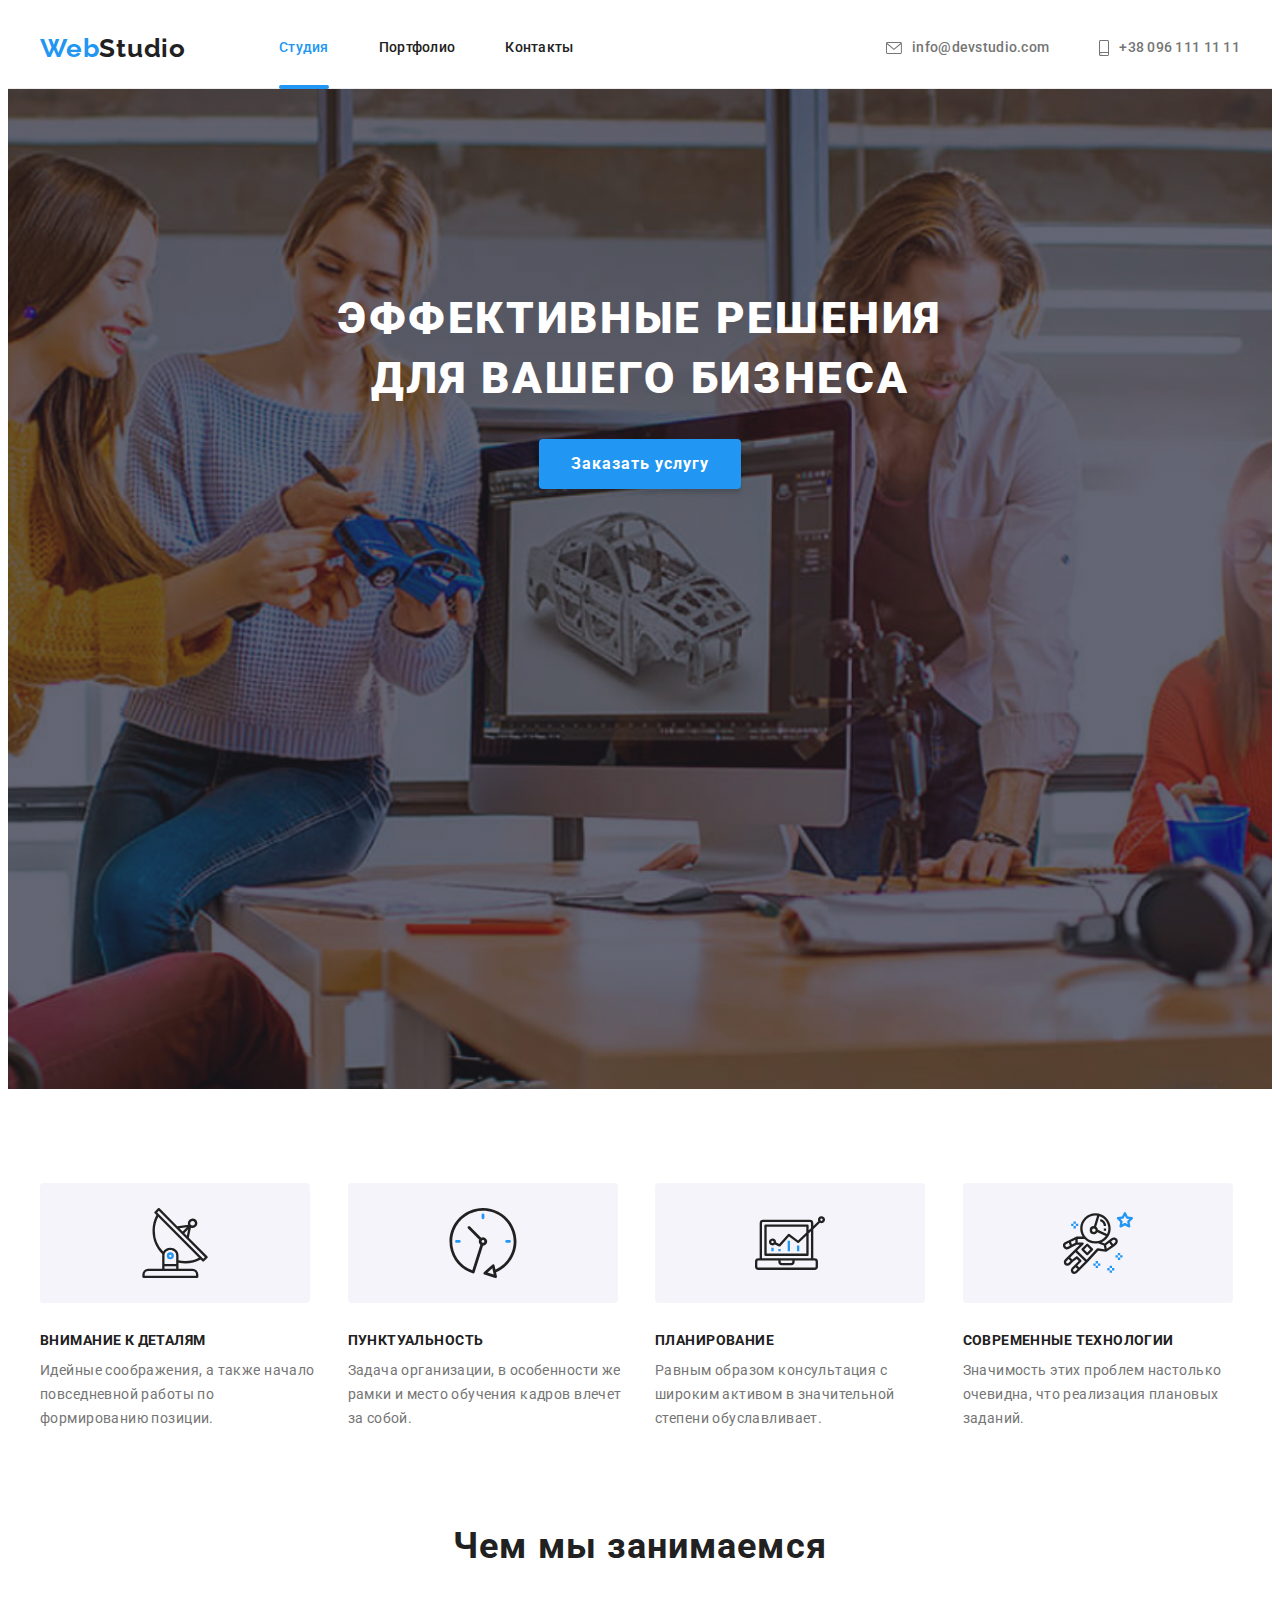
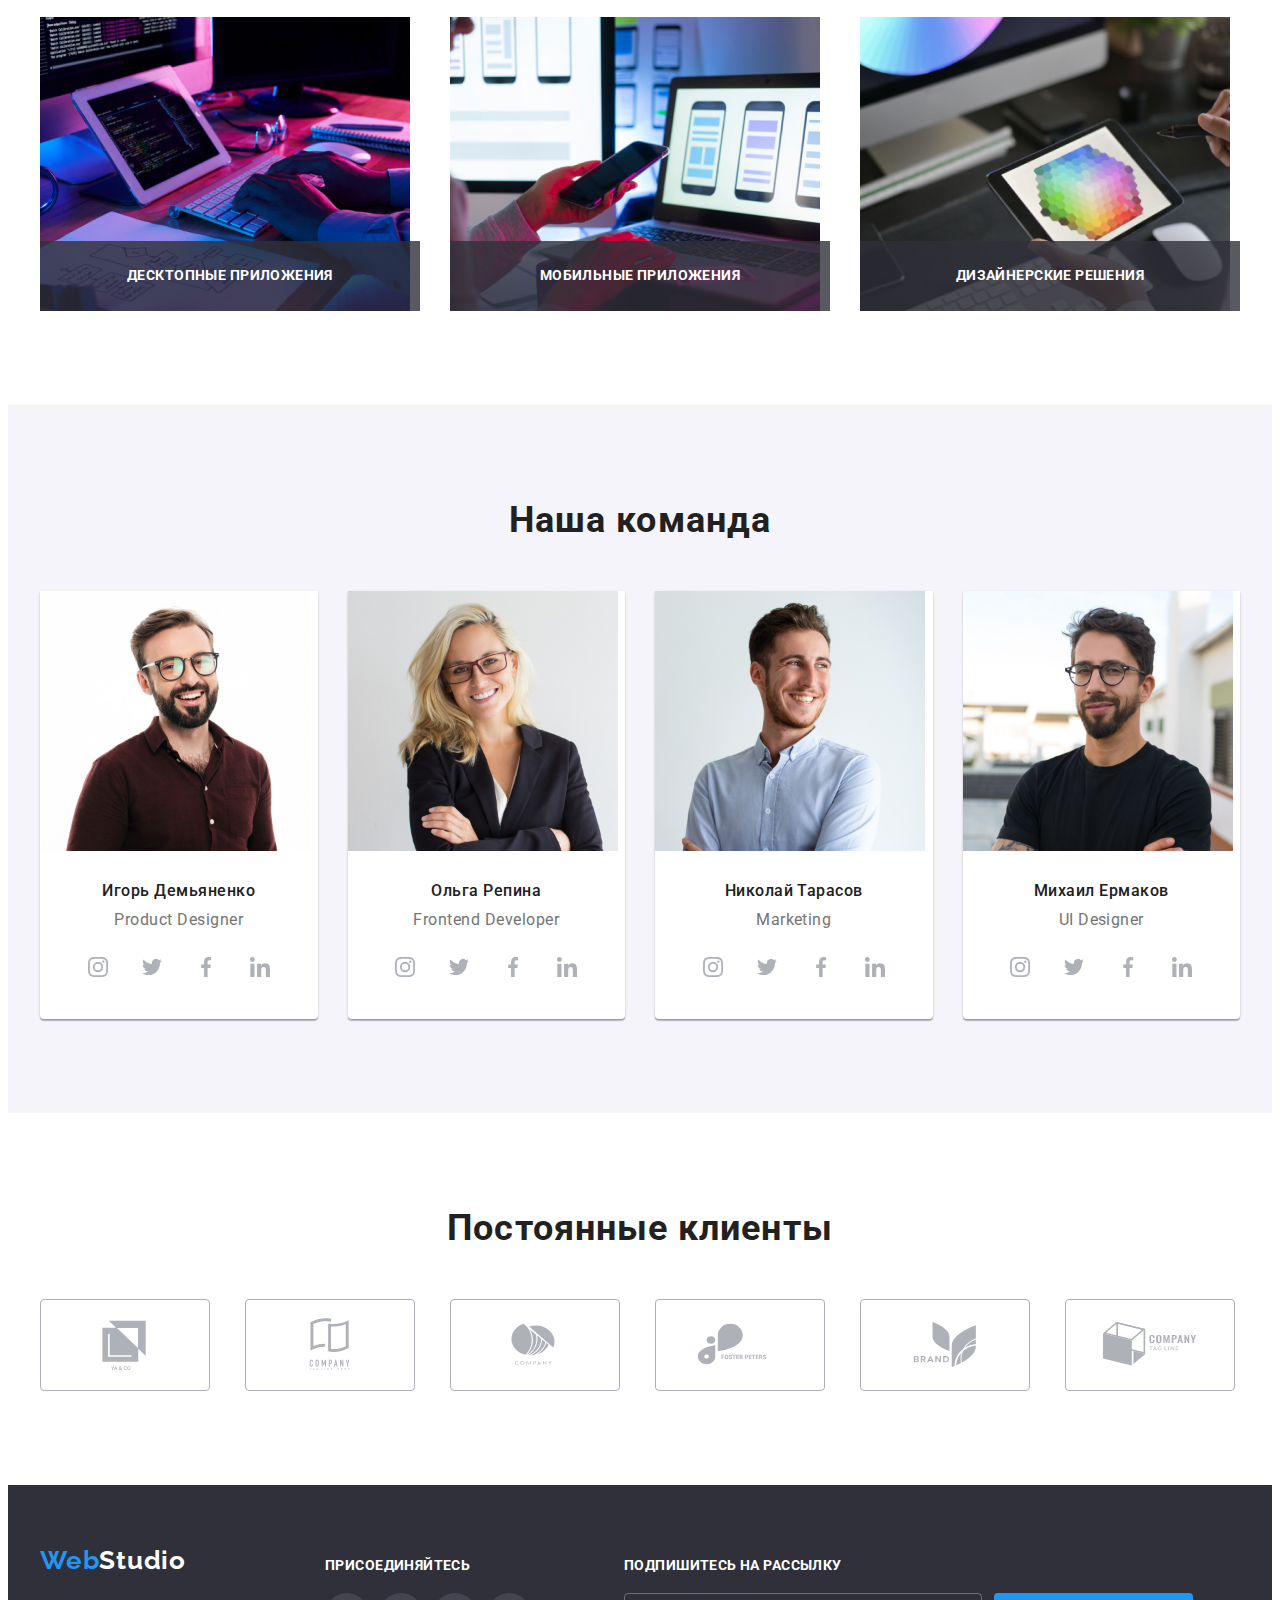
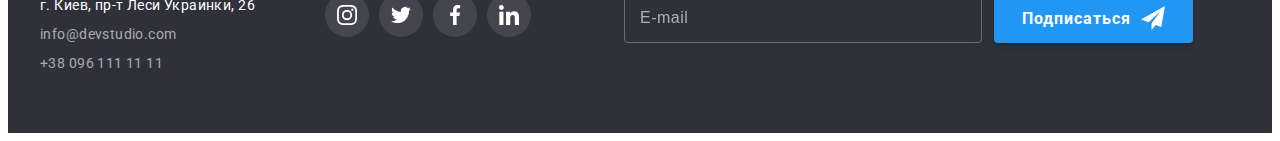
==== index.html @ 475d1044 "copy" ====
<!DOCTYPE html>
<html lang="en">
<head>
    <meta charset="UTF-8">
    <meta http-equiv="X-UA-Compatible" content="IE=edge">
    <meta name="viewport" content="width=device-width, initial-scale=1.0">
    <title>Document</title>
    <link rel="stylesheet" href="https://cdnjs.cloudflare.com/ajax/libs/modern-normalize/1.1.0/modern-normalize.min.css"
        integrity="sha512-wpPYUAdjBVSE4KJnH1VR1HeZfpl1ub8YT/NKx4PuQ5NmX2tKuGu6U/JRp5y+Y8XG2tV+wKQpNHVUX03MfMFn9Q=="
        crossorigin="anonymous" referrerpolicy="no-referrer" />
    <link rel="preconnect" href="https://fonts.googleapis.com">
    <link rel="preconnect" href="https://fonts.gstatic.com" crossorigin>
    <link href="https://fonts.googleapis.com/css2?family=Raleway:wght@700&family=Roboto:wght@400;500;700;900&display=swap"
        rel="stylesheet">
    <link rel="stylesheet" href="css/styles.css">
</head>
<body>
    <header class="header">
        <div class="container">
            <nav class="nav">
                <a href="" class="logo"><span class="color-text">Web</span>Studio</a>
                <ul class="site-nav">
                    <li class="list"><a href="" class="link studio">Студия</a></li>
                    <li class="list"><a href="portfolio.html" class="link ">Портфолио</a></li>
                    <li class="list"><a href="" class="link ">Контакты</a></li>
                </ul>
            </nav>
            <ul class="contacts">
                <li class="list">
                        <a class="link link-mail" href="mailto:info@devstudio.com">
                            <svg class="contacts-link-icon" width="16" height="12">
                                <use href="./images/icons.svg#icon-envelope"></use>
                            </svg>
                            info@devstudio.com
                        </a>
                </li>
                <li class="list">
                        <a class="link link-tel" href="tel:+380961111111">
                            <svg class="contacts-link-icon" width="10" height="16">
                                <use href="./images/icons.svg#icon-smartphone"></use>
                            </svg>
                            +38 096 111 11 11
                        </a>
                </li>
            </ul>
        </div>
    </header>
    <main>
        
        <section class="hero overlay">
                <div class="container ">
                    <h1 class="hero-title">Эффективные решения для вашего бизнеса</h1>
                    <button type="button" class="hero-button" data-modal-open>Заказать услугу</button>
                </div>
        </section>
       
        <section class="feature-list">
            <div class="container">
                <ul class="feature-items">
                    <li class="list">
                        <a class="feature-items-link" href="">
                            <svg class="feature-items-icon" width="70" height="70">
                                <use href="./images/icons.svg#icon-antenna"></use>
                                
                            </svg>
                        </a>
                        <h3 class="title">Внимание к деталям</h3>
                        <p class="text">Идейные соображения, а также начало повседневной работы по формированию позиции.</p>
                    </li>
                    <li class="list">
                        <a class="feature-items-link " href="">
                            <svg class="feature-items-icon" width="70" height="70">
                                <use href="./images/icons.svg#icon-clock"></use>
                        
                            </svg>
                        </a>
                        <h3 class="title">Пунктуальность</h3>
                        <p class="text">Задача организации, в особенности же рамки и место обучения кадров влечет за собой.</p>
                    </li>
                    <li class="list">
                        <a class="feature-items-link" href="">
                            <svg class="feature-items-icon" width="70" height="70">
                                <use href="./images/icons.svg#icon-diagram"></use>
                        
                            </svg>
                        </a>
                        <h3 class="title">Планирование</h3>
                        <p class="text">Равным образом консультация с широким активом в значительной степени обуславливает.</p>
                    </li>
                    <li class="list">
                        <a class="feature-items-link" href="">
                            <svg class="feature-items-icon" width="70" height="70">
                                <use href="./images/icons.svg#icon-astronaut"></use>
                        
                            </svg>
                        </a>
                        <h3 class="title">Современные технологии</h3>
                        <p class="text">Значимость этих проблем настолько очевидна, что реализация плановых заданий.</p>
                    </li>
                </ul>
            </div>
        </section>
        <section class="directions">
            <div class="container">
                <h2 class="section-title">Чем мы занимаемся</h2>
                <ul class="directions-item">
                    <li class="list">
                        <div class="directions-card">
                            <img src="./images/workingplace.jpg" width="370" alt="Рабочее место">
                            <h3 class="directions-card-item">Десктопные приложения</h3>
                        </div>
                    </li>
                    <li class="list">
                        <div class="directions-card">
                            <img src="./images/phone.jpg" width="370" alt="Телефон">
                            <h3 class="directions-card-item">Мобильные приложения</h3>
                        </div>
                    </li>
                    <li class="list">
                        <div class="directions-card">
                            <img src="./images/palette.jpg" width="370" alt="Палитра">
                            <h3 class="directions-card-item">Дизайнерские решения</h3>
                        </div>
                    </li>
                </ul>
            </div>
        </section>
        <section class="command">
            <div class="container">
                <h2 class="section-title">Наша команда</h2>
                <ul class="employees">
                    <li class="list">
                        <img src="./images/ihor.jpg" width="270" alt="Игорь Демьяненко">
                        <div class="item-name">
                            <h3 class="name-employee">Игорь Демьяненко</h3>
                            <p class="position">Product Designer</p>
                            <ul class="employee-social">
                                <li class="employee-social-item list">
                                    <a class="employee-social-link" href="">
                                        <svg class="employee-social-icon" width="20" height="20">
                                            <use href="./images/icons.svg#icon-instagram"></use>
                                        </svg>
                                    </a>
                                </li>
                                <li class="employee-social-item list">
                                    <a class="employee-social-link" href="">
                                        <svg class="employee-social-icon" width="20" height="20">
                                            <use href="./images/icons.svg#icon-twitter"></use>
                                        </svg>
                                    </a>
                                </li>
                                <li class="employee-social-item list">
                                    <a class="employee-social-link" href="">
                                         <svg class="employee-social-icon" width="20" height="20">
                                            <use href="./images/icons.svg#icon-facebook"></use>
                                        </svg>
                                    </a>
                                </li>
                                <li class="employee-social-item list">
                                    <a class="employee-social-link" href="">
                                         <svg class="employee-social-icon" width="20" height="20">
                                            <use href="./images/icons.svg#icon-linkedin"></use>
                                        </svg>
                                    </a>
                                </li>
                            </ul>
                        </div>
                        
                    </li>
                    <li class="list">
                        <img src="./images/olha.jpg" width="270" alt="Ольга Репина">
                        <div class="item-name">
                            <h3 class="name-employee">Ольга Репина</h3>
                            <p class="position">Frontend Developer</p>
                            <ul class="employee-social">
                                <li class="employee-social-item list">
                                    <a class="employee-social-link" href="">
                                        <svg class="employee-social-icon" width="20" height="20">
                                            <use href="./images/icons.svg#icon-instagram"></use>
                                        </svg>
                                    </a>
                                </li>
                                <li class="employee-social-item list">
                                    <a class="employee-social-link" href="">
                                        <svg class="employee-social-icon" width="20" height="20">
                                            <use href="./images/icons.svg#icon-twitter"></use>
                                        </svg>
                                    </a>
                                </li>
                                <li class="employee-social-item list">
                                    <a class="employee-social-link" href="">
                                        <svg class="employee-social-icon" width="20" height="20">
                                            <use href="./images/icons.svg#icon-facebook"></use>
                                        </svg>
                                    </a>
                                </li>
                                <li class="employee-social-item list">
                                    <a class="employee-social-link" href="">
                                        <svg class="employee-social-icon" width="20" height="20">
                                            <use href="./images/icons.svg#icon-linkedin"></use>
                                        </svg>
                                    </a>
                                </li>
                            </ul>
                        </div>                        
                    </li>
                    <li class="list">
                        <img src="./images/nikolai.jpg" width="270" alt="Николай Тарасов">
                        <div class="item-name">
                            <h3 class="name-employee">Николай Тарасов</h3>
                            <p class="position">Marketing</p>
                            <ul class="employee-social">
                                <li class="employee-social-item list">
                                    <a class="employee-social-link" href="">
                                        <svg class="employee-social-icon" width="20" height="20">
                                            <use href="./images/icons.svg#icon-instagram"></use>
                                        </svg>
                                    </a>
                                </li>
                                <li class="employee-social-item list">
                                    <a class="employee-social-link" href="">
                                        <svg class="employee-social-icon" width="20" height="20">
                                            <use href="./images/icons.svg#icon-twitter"></use>
                                        </svg>
                                    </a>
                                </li>
                                <li class="employee-social-item list">
                                    <a class="employee-social-link" href="">
                                        <svg class="employee-social-icon" width="20" height="20">
                                            <use href="./images/icons.svg#icon-facebook"></use>
                                        </svg>
                                    </a>
                                </li>
                                <li class="employee-social-item list">
                                    <a class="employee-social-link" href="">
                                        <svg class="employee-social-icon" width="20" height="20">
                                            <use href="./images/icons.svg#icon-linkedin"></use>
                                        </svg>
                                    </a>
                                </li>
                            </ul>
                        </div>
                        
                    </li>
                    <li class="list">
                        <img src="./images/mihail.jpg" width="270" alt="Михаил Ермаков">
                        <div class="item-name">
                            <h3 class="name-employee">Михаил Ермаков</h3>
                            <p class="position">UI Designer</p>
                            <ul class="employee-social">
                                <li class="employee-social-item list">
                                    <a class="employee-social-link" href="">
                                        <svg class="employee-social-icon" width="20" height="20">
                                            <use href="./images/icons.svg#icon-instagram"></use>
                                        </svg>
                                    </a>
                                </li>
                                <li class="employee-social-item list">
                                    <a class="employee-social-link" href="">
                                        <svg class="employee-social-icon" width="20" height="20">
                                            <use href="./images/icons.svg#icon-twitter"></use>
                                        </svg>
                                    </a>
                                </li>
                                <li class="employee-social-item list">
                                    <a class="employee-social-link" href="">
                                        <svg class="employee-social-icon" width="20" height="20">
                                            <use href="./images/icons.svg#icon-facebook"></use>
                                        </svg>
                                    </a>
                                </li>
                                <li class="employee-social-item list">
                                    <a class="employee-social-link" href="">
                                        <svg class="employee-social-icon" width="20" height="20">
                                            <use href="./images/icons.svg#icon-linkedin"></use>
                                        </svg>
                                    </a>
                                </li>
                            </ul>
                        </div>
                    </li>
                </ul>
            </div>
        </section>
        <section class="clients">
            <div class="container">
                <h2 class="section-title">Постоянные клиенты</h2>
                <ul class="client-section-item">
                    <li class="list">
                        <a class="client-items-link" href="">
                            <svg class="client-items-icon" width="106" height="60">
                                <use href="./images/icons.svg#icon-client-1"></use>
                        
                            </svg>
                        </a>
                    </li>
                    <li class="list">
                        <a class="client-items-link" href="">
                            <svg class="client-items-icon"  width="106" height="60">
                                <use href="./images/icons.svg#icon-client-2"></use>
                    
                            </svg>
                        </a>
                    </li>
                    <li class="list">
                        <a class="client-items-link" href="">
                            <svg class="client-items-icon"  width="106" height="60">
                                <use href="./images/icons.svg#icon-client-3"></use>
                    
                            </svg>
                        </a>
                    </li>
                    <li class="list">
                        <a class="client-items-link" href="">
                            <svg class="client-items-icon"  width="106" height="60">
                                <use href="./images/icons.svg#icon-client-4"></use>
                    
                            </svg>
                        </a>
                    </li>
                    <li class="list">
                        <a class="client-items-link" href="">
                            <svg class="client-items-icon"  width="106" height="60">
                                <use href="./images/icons.svg#icon-client-5"></use>
                    
                            </svg>
                        </a>
                    </li>
                     <li class="list">
                        <a class="client-items-link" href="">
                            <svg class="client-items-icon"  width="106" height="60">
                                <use href="./images/icons.svg#icon-client-6"></use>
                        
                            </svg>
                        </a>
                    </li>

                </ul>

            </div>
        </section>
    </main>
    <footer class="footer">
        <div class="container">
            <ul class="footer-items">
                <li class="list">
                    <a href="" class="logo footer-logo"><span class="color-text">Web</span>Studio</a>
                    <address class="address">
                        г. Киев, пр-т Леси Украинки, 26
                        <ul class="footer-contacts">
                            <li class="list"><a class="link footer-link" href="mailto:info@devstudio.com">info@devstudio.com</a></li>
                            <li class="list"><a class="link footer-link" href="tel:+380961111111">+38 096 111 11 11</a></li>
                        </ul>
                    </address>
                </li>
                <li class="list">
                    <div class="footer-social">
                        <h3 class="title"> присоединяйтесь</h3> 
                        <ul class="footer-social-list">
                            <li class="list footer-social-item">
                                <a class="footer-social-link" href="">
                                    <svg class="footer-social-icon" width="20" height="20">
                                            <use href="./images/icons.svg#icon-instagram"></use>
                                
                                    </svg>
                                </a>
                            </li>
                            <li class="list footer-social-item">
                                <a class="footer-social-link" href="">
                                    <svg class="footer-social-icon" width="20" height="20">
                                        <use href="./images/icons.svg#icon-twitter"></use>
                                    </svg>
                                </a>
                            </li>
                            <li class="list footer-social-item">
                                <a class="footer-social-link" href="">
                                    <svg class="footer-social-icon" width="20" height="20">
                                        <use href="./images/icons.svg#icon-facebook"></use>
                                    </svg>
                                </a>
                            </li>
                            <li class="list footer-social-item">
                                <a class="footer-social-link" href="">
                                    <svg class="footer-social-icon" width="20" height="20">
                                        <use href="./images/icons.svg#icon-linkedin"></use>
                                    </svg>
                                </a>
                            </li>
                        </ul>
                    </div>
                    
                </li>
                <li class="list">
                    <div class="footer-form">
                        <h3 class="title"> Подпишитесь на рассылку</h3>
                        <form class="footer-form-email">
                            <input type="email" class="footer-form-input" name="email-footer" placeholder="E-mail">
                            <button type="submit" class="footer-submit-button">
                                Подписаться
                                <svg class="submit-footer-icon" width="24" height="24">
                                    <use href="./images/icons.svg#icon-send"></use>
                                </svg>
                            </button>
                        </form>
                        
                    </div>

                </li>
            </ul>
            
        </div>
        
    </footer>
    <!-- ------------------Modal-------------------- -->
    <div class="backdrop is-hidden" data-modal>
        <div class="modal">
            <button data-modal-close class="close-modal">
                <a class="close-modal-link" href="">
                    <svg class="close-modal-icon" width="18" height="18">
                        <use href="./images/icons.svg#icon-close-black"></use>
                       
                    </svg>
                </a>
            </button>
            <form class="modal-form">
                <h2 class="modal-title">Оставьте свои данные, мы вам перезвоним</h2>
                <div class="form-field">
                    <label for="name" class="label-form">Имя</label>
                    <input type="text" class ="form-input" name="name" id="name"/>
                    <svg class="icon-form" width="18" height="18">
                        <use href="./images/icons.svg#icon-person-black"></use>
                    </svg>
                </div>
                <div class="form-field">
                    <label for="tel" class="label-form">Телефон</label>
                    <input type="tel" class ="form-input" name="tel" id="tel"/>
                    <svg class="icon-form" width="18" height="18">
                        <use href="./images/icons.svg#icon-phone-black"></use>
                    </svg>
                </div>
                <div class="form-field">
                    <label for="email" class="label-form">Почта</label>
                    <input type="email" class ="form-input" name="email" id="email"/>
                    <svg class="icon-form" width="18" height="18">
                        <use href="./images/icons.svg#icon-email-black"></use>
                    </svg>
                </div>
                <div class="form-field">
                    <label for="comment" class="label-form">Комментарий</label>
                    <textarea 
                    class="comment"
                    name="comment"
                    id="comment"
                    rows="7" 
                    placeholder="Введите текст"
                    ></textarea>
                </div>
                <div class="form-field-check">
                    <label class="check">
                        <input class="check-input" type="checkbox" name="check"/>
                        <svg class="check-icon" width="16" height="15">
                            <use href="./images/icons.svg#icon-check"></use>
                        </svg>
                        Соглашаюсь с рассылкой и принимаю  
                            <span class="agreement">
                            <a href="">Условия договора</a>
                        </span>
                    </label>
                    
                </div>
                <div class="submit-form">
                    <button type="submit" class="submit-button" name="submit">Отправить</button>
                </div>
                
            </form>
        </div>
    </div>
    <script src="./js/modal.js"></script>
</body>
</html>
---- css/styles.css ----
:root {
  --body-color: #212121;
  --hero-color: #ffffff;
  --btn-color: #ffffff;
  --accent-color: #2196f3;
  --first-btn-color: #2196f3;
  --hover-btn-color: #188ce8;
  --second-btn-color: #f5f4fa;
  --text-color: #757575;
  --footer-link-color: rgba(255, 255, 255, 0.6);
  --bacground-color: #2f303a;
  --box-shadow-color: rgba(0, 0, 0, 0.15);
  --command-background-color: #f5f4fa;
  --size-to-line: 94px;
  --size-between: 30px;
  --size-top: 50px;
  --animation-type: cubic-bezier(0.4, 0, 0.2, 1);
  --animation-duration: 250ms;
}
body {
  font-family: Roboto, sans-serif;
  color: var(--body-color);
}

.link,
.logo {
  text-decoration: none;
  color: var(--body-color);
}
.list {
  list-style-type: none;
}
.button,
.hero-button {
  cursor: pointer;
}

p,
h1,
h2,
h3,
h4,
h5,
h6 {
  margin: 0;
}
ul {
  padding-left: 0;
  margin: 0;
}
img {
  display: block;
  max-width: 100%;
  height: auto;
}

/* ---------------------header-------------*/
.header .container {
  justify-content: space-between;
  display: flex;
}
.container {
  width: 1200px;
  margin-left: auto;
  margin-right: auto;

  align-items: center;
  padding-left: 15px;
  padding-right: 15px;
}
.logo {
  font-family: Raleway, sans-serif;
  font-weight: 700;
  font-size: 26px;
  line-height: 1.19;
  letter-spacing: 0.03em;
}
.logo .color-text {
  color: var(--accent-color);
}
.nav {
  display: flex;
  align-items: center;
}
.site-nav {
  margin-left: 93px;
}
.site-nav .list + .list {
  margin-left: 50px;
}
.site-nav,
.contacts {
  display: flex;

  font-weight: 500;
  font-size: 14px;
  line-height: 1.14;
  letter-spacing: 0.02em;
}
.site-nav .link {
  position: relative;
  display: block;
  padding-top: 32px;
  padding-bottom: 32px;
}
.contacts .list + .list {
  margin-left: 50px;
}
.contacts .link {
  color: var(--text-color);
}
.contacts-link-icon {
  fill: currentColor;
  display: flex;
  margin-right: 10px;
}
.studio {
  color: var(--accent-color);
}
.studio::after,
.portfolio::after {
  content: "";

  position: absolute;
  left: 0;
  bottom: -1px;

  display: block;
  width: 100%;
  height: 4px;
  background-color: var(--accent-color);
  border-radius: 2px;
}
.portfolio {
  color: var(--accent-color);
}
.link {
  transition-property: color;
  transition-duration: var(--animation-duration);
  transition-timing-function: var(--animation-type);
}
.link:hover,
.link:focus {
  color: var(--accent-color);
}

.link-mail,
.link-tel {
  display: flex;
  align-items: center;
}
.header {
  border-bottom: 1px solid #ececec;
}

/* ---------------------hero-------------*/
.hero {
  background-color: var(--bacground-color);
  padding-top: 200px;
  padding-bottom: 200px;
}
/* overlay */
.overlay {
  display: block;
  max-width: 1600px;
  height: 600px;
  margin-left: auto;
  margin-right: auto;
  background-image: linear-gradient(
      rgba(47, 48, 58, 0.4),
      rgba(47, 48, 58, 0.4)
    ),
    url(../images/hero\ .jpg);
  background-size: cover;
  background-position: center;
  background-repeat: no-repeat;
}
.hero .container {
  text-align: center;
}
.hero-title {
  font-weight: 900;
  font-size: 44px;
  line-height: 1.36;

  letter-spacing: 0.06em;
  text-transform: uppercase;
  color: var(--hero-color);
  margin-bottom: var(--size-between);
  width: 696px;
  margin-left: auto;
  margin-right: auto;
}
.hero-button {
  font-family: inherit;
  font-weight: 700;
  font-size: 16px;
  line-height: 1.88;
  text-align: center;
  letter-spacing: 0.06em;
  padding: 10px 32px;

  color: var(--btn-color);

  background-color: var(--first-btn-color);
  box-shadow: 0px 4px 4px var(--box-shadow-color);
  border-radius: 4px;
  border: none;
}
.hero-button {
  transition-property: background-color;
  transition-duration: var(--animation-duration);
  transition-timing-function: var(--animation-type);
}
.hero-button:hover,
.hero-button:focus {
  background-color: var(--hover-btn-color);
  border: none;
}
.backdrop {
  position: fixed;
  top: 0px;
  left: 0px;
  width: 100%;
  height: 100%;
  background-color: rgba(0, 0, 0, 0.2);

  opacity: 1;

  transition-property: opacity;
  transition-duration: var(--animation-duration);
  transition-timing-function: var(--animation-type);
}
.backdrop.is-hidden {
  opacity: 0;
  pointer-events: none;
}
.backdrop.is-hidden .modal {
  transform: translate(-50%, -50%) scale(1.1);
}
.modal {
  position: absolute;
  top: 50%;
  left: 50%;
  transform: translate(-50%, -50%) scale(1);
  transition-duration: var(--animation-duration);
  transition-timing-function: var(--animation-type);

  min-width: 528px;
  min-height: 581px;
  background-color: var(--btn-color);
  box-shadow: 0px 1px 3px rgba(0, 0, 0, 0.12), 0px 1px 1px rgba(0, 0, 0, 0.14),
    0px 2px 1px rgba(0, 0, 0, 0.2);
  border-radius: 4px;
  padding: 40px;
}
.modal-form {
  width: 448px;
}
.close-modal {
  position: absolute;
  top: 8px;
  right: 8px;
  background-color: var(--btn-color);
  border: none;
  padding: 0;
}
.close-modal-link {
  display: flex;
  justify-content: center;
  align-items: center;

  width: 30px;
  height: 30px;
  border-radius: 50%;
  background: #ffffff;
  border: 1px solid rgba(0, 0, 0, 0.1);

  transition-property: fill;
  transition-duration: var(--animation-duration);
  transition-timing-function: var(--animation-type);
}
.close-modal-link:hover,
.close-modal-link:focus {
  fill: var(--hover-btn-color);
}
.modal-title {
  margin-bottom: 12px;

  font-weight: 700;
  font-size: 20px;
  line-height: 1.15;
  text-align: center;
  letter-spacing: 0.03em;

  color: #212121;
}
.label-form {
  margin-bottom: 4px;
  font-weight: 400;
  font-size: 12px;
  line-height: 1.17;
  letter-spacing: 0.01em;

  color: #757575;
}
.form-field {
  position: relative;
  display: flex;
  flex-direction: column;
  margin-bottom: 10px;
}
.form-input,
.comment {
  outline: none;
  margin: 0;

  border: 1px solid rgba(33, 33, 33, 0.2);
  box-sizing: border-box;
  border-radius: 4px;
  resize: none;

  transition-property: border-color;
  transition-duration: var(--animation-duration);
  transition-timing-function: var(--animation-type);
}
.form-input {
  padding-top: 12px;
  padding-bottom: 12px;
  padding-right: 12px;
  padding-left: 42px;
  height: 40px;
}
.comment {
  padding: 12px 16px;
  height: 120px;
  overflow: hidden;
}
.comment::placeholder {
  font-weight: normal;
  font-size: 14px;
  line-height: 1.4;
  letter-spacing: 0.01em;

  color: rgba(117, 117, 117, 0.5);
}
.icon-form {
  position: absolute;
  left: 12px;
  top: 50%;

  transition-property: fill;
  transition-duration: var(--animation-duration);
  transition-timing-function: var(--animation-type);
}
.form-input:focus ~ .icon-form {
  fill: var(--accent-color);
}
.form-input:focus,
.comment:focus {
  border-color: var(--accent-color);
}
.check {
  display: flex;
  align-items: center;
  justify-content: center;

  font-weight: 400;
  font-size: 14px;
  line-height: 1.71;
  letter-spacing: 0.03em;

  color: #757575;
}
.form-field-check {
  width: 100%;
  margin-top: 10px;
  margin-bottom: 30px;
}
.check-input {
  position: absolute;

  /* appearance: none;
  -moz-appearance: none;
  -webkit-appearance: none; */
  width: 1px;
  height: 1px;
  margin: -1px;
  border: 0;
  padding: 0;
  clip: rect(0 0 0 0);
  overflow: hidden;
}
.check-icon {
  display: inline-block;
  margin-right: 8px;
  border: 2px solid #212121;
  border-radius: 2px;

  transition-property: background-color, border-color;
  transition-duration: var(--animation-duration);
  transition-timing-function: var(--animation-type);
}
.check-input:checked + .check-icon {
  border-color: var(--accent-color);
  background-color: var(--accent-color);
}
.agreement a {
  color: var(--accent-color);
  padding-left: 4px;
}
.submit-form {
  display: flex;
  justify-content: center;
}
.submit-button {
  font-weight: 700;
  font-size: 16px;
  line-height: 1.87;
  text-align: center;

  letter-spacing: 0.06em;
  padding: 10px 55px;

  color: var(--btn-color);

  background-color: var(--first-btn-color);
  box-shadow: 0px 4px 4px var(--box-shadow-color);
  border-radius: 4px;
  border: none;

  transition-property: background-color;
  transition-duration: var(--animation-duration);
  transition-timing-function: var(--animation-type);
}
.submit-button:hover,
.submit-button:focus {
  background-color: var(--hover-btn-color);
  border: none;
}

/*--------------------- title--------------------------------- */

.feature-list {
  padding-top: var(--size-to-line);
  padding-bottom: var(--size-to-line);
}
.feature-items {
  display: flex;
  flex-wrap: wrap;
  margin-left: calc(-1 * var(--size-between));
}
/* icon for feature */

.feature-items > .list {
  flex-basis: calc(100% / 4 - var(--size-between));
  margin-left: var(--size-between);
}
.feature-list .title {
  font-weight: 700;
  font-size: 14px;
  line-height: 1.14;
  letter-spacing: 0.03em;
  text-transform: uppercase;

  margin-bottom: 10px;
}
.feature-list .text {
  font-size: 14px;
  line-height: 1.71;
  letter-spacing: 0.03em;
  color: var(--text-color);
}
.feature-items-link {
  width: 270px;
  height: 120px;
  background-color: #f5f4fa;
  display: flex;
  justify-content: center;
  align-items: center;
  border-radius: 4px;
  margin-bottom: 30px;
}

.section-title {
  font-weight: 700;
  font-size: 36px;
  line-height: 1.17;
  text-align: center;
  letter-spacing: 0.03em;
  margin-bottom: var(--size-top);
}
.directions-item {
  display: flex;
  flex-wrap: wrap;
  margin-left: calc(-1 * var(--size-between));
}
.directions-item > .list {
  flex-basis: calc(100% / 3 - var(--size-between));
  margin-left: var(--size-between);
}
.directions {
  padding-bottom: var(--size-to-line);
}
.directions-card {
  position: relative;
}
.directions-card-item {
  position: absolute;
  bottom: 0;
  min-height: 70px;
  width: 100%;
  display: flex;
  align-items: center;
  justify-content: center;

  font-weight: 700;
  font-size: 14px;
  line-height: 1.14;
  letter-spacing: 0.03em;
  text-transform: uppercase;
  color: var(--hero-color);
  background-color: rgba(47, 48, 58, 0.8);
}
/*------------------------- command ------------------------------*/
.command {
  background: var(--command-background-color);
  padding-top: var(--size-to-line);
  padding-bottom: var(--size-to-line);
}
.employees {
  display: flex;
  flex-wrap: wrap;
  margin-left: calc(-1 * var(--size-between));
  margin-top: var(--size-top);
}
.employees > .list {
  flex-basis: calc(100% / 4 - var(--size-between));
  margin-left: var(--size-between);
  background-color: white;
  box-shadow: 0px 1px 3px rgba(0, 0, 0, 0.12), 0px 1px 1px rgba(0, 0, 0, 0.14),
    0px 2px 1px rgba(0, 0, 0, 0.2);
  border-radius: 0px 0px 4px 4px;
}
.name-employee {
  font-weight: 500;
  font-size: 16px;
  line-height: 1.19;
  text-align: center;
  letter-spacing: 0.03em;
  margin-bottom: 10px;
}
.position {
  font-size: 16px;
  line-height: 1.19;
  text-align: center;
  letter-spacing: 0.03em;

  color: var(--text-color);
}
.item-name {
  padding-top: var(--size-between);
  padding-bottom: var(--size-between);
}
.employee-social {
  display: flex;
  justify-content: center;
  margin-top: 16px;
}
.employee-social-item + .employee-social-item {
  margin-left: 10px;
}
.employee-social-link {
  display: flex;
  justify-content: center;
  align-items: center;
  width: 44px;
  height: 44px;

  background-color: var(--btn-color);
  border-radius: 50%;
  color: #afb1b8;

  transition-property: background-color, color;
  transition-duration: var(--animation-duration);
  transition-timing-function: var(--animation-type);
}
.employee-social-icon {
  fill: currentColor;
}
.employee-social-link:hover,
.employee-social-link:focus {
  background-color: var(--accent-color);
  color: var(--btn-color);
}
/* ............................clients.................. */
.clients {
  padding-top: var(--size-to-line);
  padding-bottom: var(--size-to-line);
}
.client-section-item {
  display: flex;
  flex-wrap: wrap;
  margin-left: calc(-1 * var(--size-between));
}
.client-section-item > .list {
  flex-basis: calc(100% / 6 - var(--size-between));
  margin-left: var(--size-between);
}
.client-items-link {
  display: flex;
  justify-content: center;
  align-items: center;
  width: 170px;
  height: 92px;

  border: 1px solid #afb1b8;
  box-sizing: border-box;
  border-radius: 4px;
  color: #afb1b8;

  transition-property: background-color, color;
  transition-duration: var(--animation-duration);
  transition-timing-function: var(--animation-type);
}
.client-items-icon {
  fill: currentColor;
}
.client-items-link:hover,
.client-items-link:focus {
  border-color: var(--accent-color);
  color: var(--accent-color);
}
/* -----------------------------portfolio / works exemples---------------------------- */

.title-exemples {
  position: absolute;
  width: 1px;
  height: 1px;
  margin: -1px;
  border: 0;
  padding: 0;

  white-space: nowrap;
  clip-path: inset(100%);
  clip: rect(0 0 0 0);
  overflow: hidden;
}
.button {
  font-family: inherit;
  font-weight: 500;
  font-size: 16px;
  line-height: 1.62;
  text-align: center;
  letter-spacing: 0.03em;
  background-color: var(--second-btn-color);
  border-radius: 4px;
  border: none;

  transition-property: background-color, color;
  transition-duration: var(--animation-duration);
  transition-timing-function: var(--animation-type);
}
.all,
.button:hover,
.button:focus {
  color: var(--btn-color);
  background-color: var(--accent-color);
  box-shadow: 0px 3px 1px rgba(0, 0, 0, 0.1), 0px 1px 2px rgba(0, 0, 0, 0.08),
    0px 2px 2px rgba(0, 0, 0, 0.12);
  border-radius: 4px;
  border: none;
}
.filter {
  display: flex;
  justify-content: center;
  margin-bottom: var(--size-top);
}
.filter .button {
  display: block;
  padding: 6px 22px;
}
.filter .list:not(:first-child) {
  margin-left: 8px;
}
.list-exemples {
  display: flex;
  flex-wrap: wrap;
  margin-left: calc(-1 * var(--size-between));
  margin-top: calc(-1 * var(--size-between));
}
.list-exemples > .list {
  flex-basis: calc(100% / 3 - var(--size-between));
  margin-left: var(--size-between);
  margin-top: var(--size-between);
}
.exemples {
  padding-top: var(--size-to-line);
  padding-bottom: var(--size-to-line);
}
.card {
  background: #ffffff;
  border: 1px solid #eeeeee;
  box-sizing: border-box;
}
.card-content {
  padding: 20px 24px;
}
.name-exemple {
  font-style: normal;
  font-weight: 700;
  font-size: 18px;
  line-height: 2;
  letter-spacing: 0.06em;
}
.description {
  font-style: normal;
  font-size: 16px;
  line-height: 1.9;
  letter-spacing: 0.03em;

  color: #757575;
}
.card {
  transition-property: box-shadow;
  transition-duration: var(--animation-duration);
  transition-timing-function: var(--animation-type);
}
.card:hover,
.card:focus {
  box-shadow: 0px 1px 1px rgba(0, 0, 0, 0.12), 0px 4px 4px rgba(0, 0, 0, 0.06),
    1px 4px 6px rgba(0, 0, 0, 0.16);
}
.card-thumb {
  position: relative;

  overflow: hidden;
}
.card-overlay {
  position: absolute;
  top: 0;
  left: 0;
  width: 100%;
  height: 100%;
  background-color: rgba(33, 150, 243, 0.9);
  opacity: 1;
  transform: translateY(100%);
  transition-property: transform;
  transition-duration: var(--animation-duration);
  transition-timing-function: var(--animation-type);
}
.card:hover .card-overlay {
  transform: translateY(0);
}
.card-backdrop {
  display: flex;
  align-items: center;
  justify-content: center;
  width: 100%;
  height: 100%;
  padding-left: 24px;
  padding-right: 24px;

  font-size: 18px;
  line-height: 1.56;
  letter-spacing: 0.03em;
  color: var(--hero-color);
  opacity: 1;
}

/*---------------------------------------- footer----------------------------  */
.footer {
  background: #2f303a;
  padding-top: 60px;
  padding-bottom: 60px;
}
.footer-logo {
  color: #ffffff;
  display: block;
  margin-bottom: 20px;
}
.footer-link {
  color: rgba(255, 255, 255, 0.6);
}
.address {
  font-style: normal;
  font-size: 14px;
  line-height: 1.41;
  letter-spacing: 0.03em;

  color: #ffffff;
}
.footer-contacts .list {
  margin-top: 9px;
}
.footer-items {
  display: flex;
}
.footer-items .title {
  font-weight: 700;
  font-size: 14px;
  line-height: 1.17;
  letter-spacing: 0.03em;
  text-transform: uppercase;
  color: var(--hero-color);
}
.footer-social {
  margin-top: 12px;
  margin-left: 70px;
}
.footer-social-list {
  display: flex;
  justify-content: center;
  margin-top: 20px;
}
.footer-social-item + .footer-social-item {
  margin-left: 10px;
}
.footer-social-link {
  display: flex;
  justify-content: center;
  align-items: center;
  width: 44px;
  height: 44px;

  background-color: rgba(255, 255, 255, 0.1);
  border-radius: 50%;
  color: var(--btn-color);

  transition-property: background-color, color;
  transition-duration: var(--animation-duration);
  transition-timing-function: var(--animation-type);
}
.footer-social-icon {
  fill: currentColor;
}
.footer-social-link:hover,
.footer-social-link:focus {
  background-color: var(--accent-color);
}
.footer-form {
  margin-top: 12px;
  margin-left: 93px;
}
.footer-form-email {
  margin-top: 20px;
  display: flex;
}
.footer-form-input {
  width: 358px;
  height: 50px;
  margin-right: 12px;
  padding: 16px 15px;
  color: var(--btn-color);
  border: 1px solid rgba(255, 255, 255, 0.3);
  box-sizing: border-box;
  filter: drop-shadow(0px 4px 4px rgba(0, 0, 0, 0.15));
  border-radius: 4px;
  background: rgba(0, 0, 0, 0);
}
.footer-form-input::placeholder {
  display: flex;
  align-items: center;
  letter-spacing: 0.03em;

  font-weight: 400;
  font-size: 16px;
  line-height: 1.25;

  color: rgba(255, 255, 255, 0.6);
}
.footer-submit-button {
  display: flex;
  align-items: center;
  padding: 10px 28px;

  font-family: inherit;
  font-weight: 700;
  font-size: 16px;
  line-height: 1.87;

  letter-spacing: 0.06em;
  color: var(--btn-color);
  border: none;
  background: #2196f3;
  box-shadow: 0px 4px 4px rgba(0, 0, 0, 0.15);
  border-radius: 4px;
}
.submit-footer-icon {
  margin-left: 10px;
}
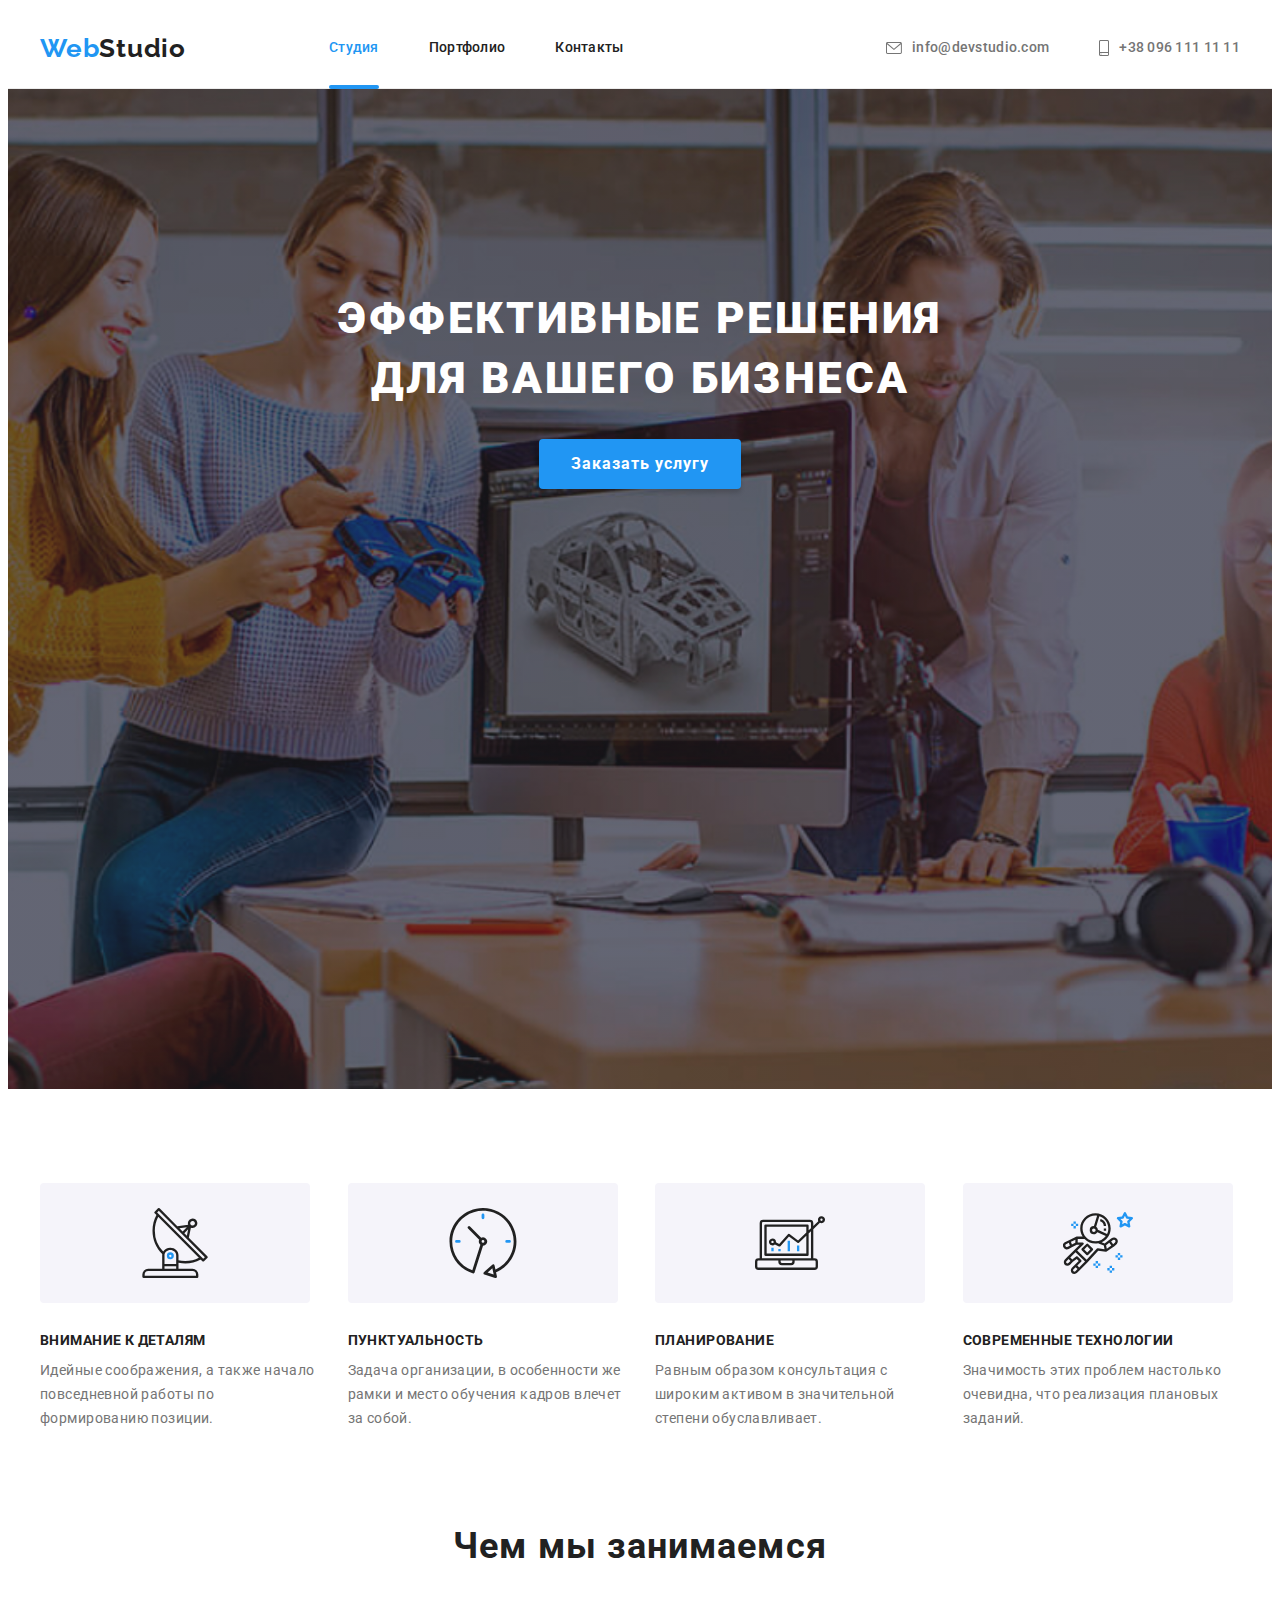
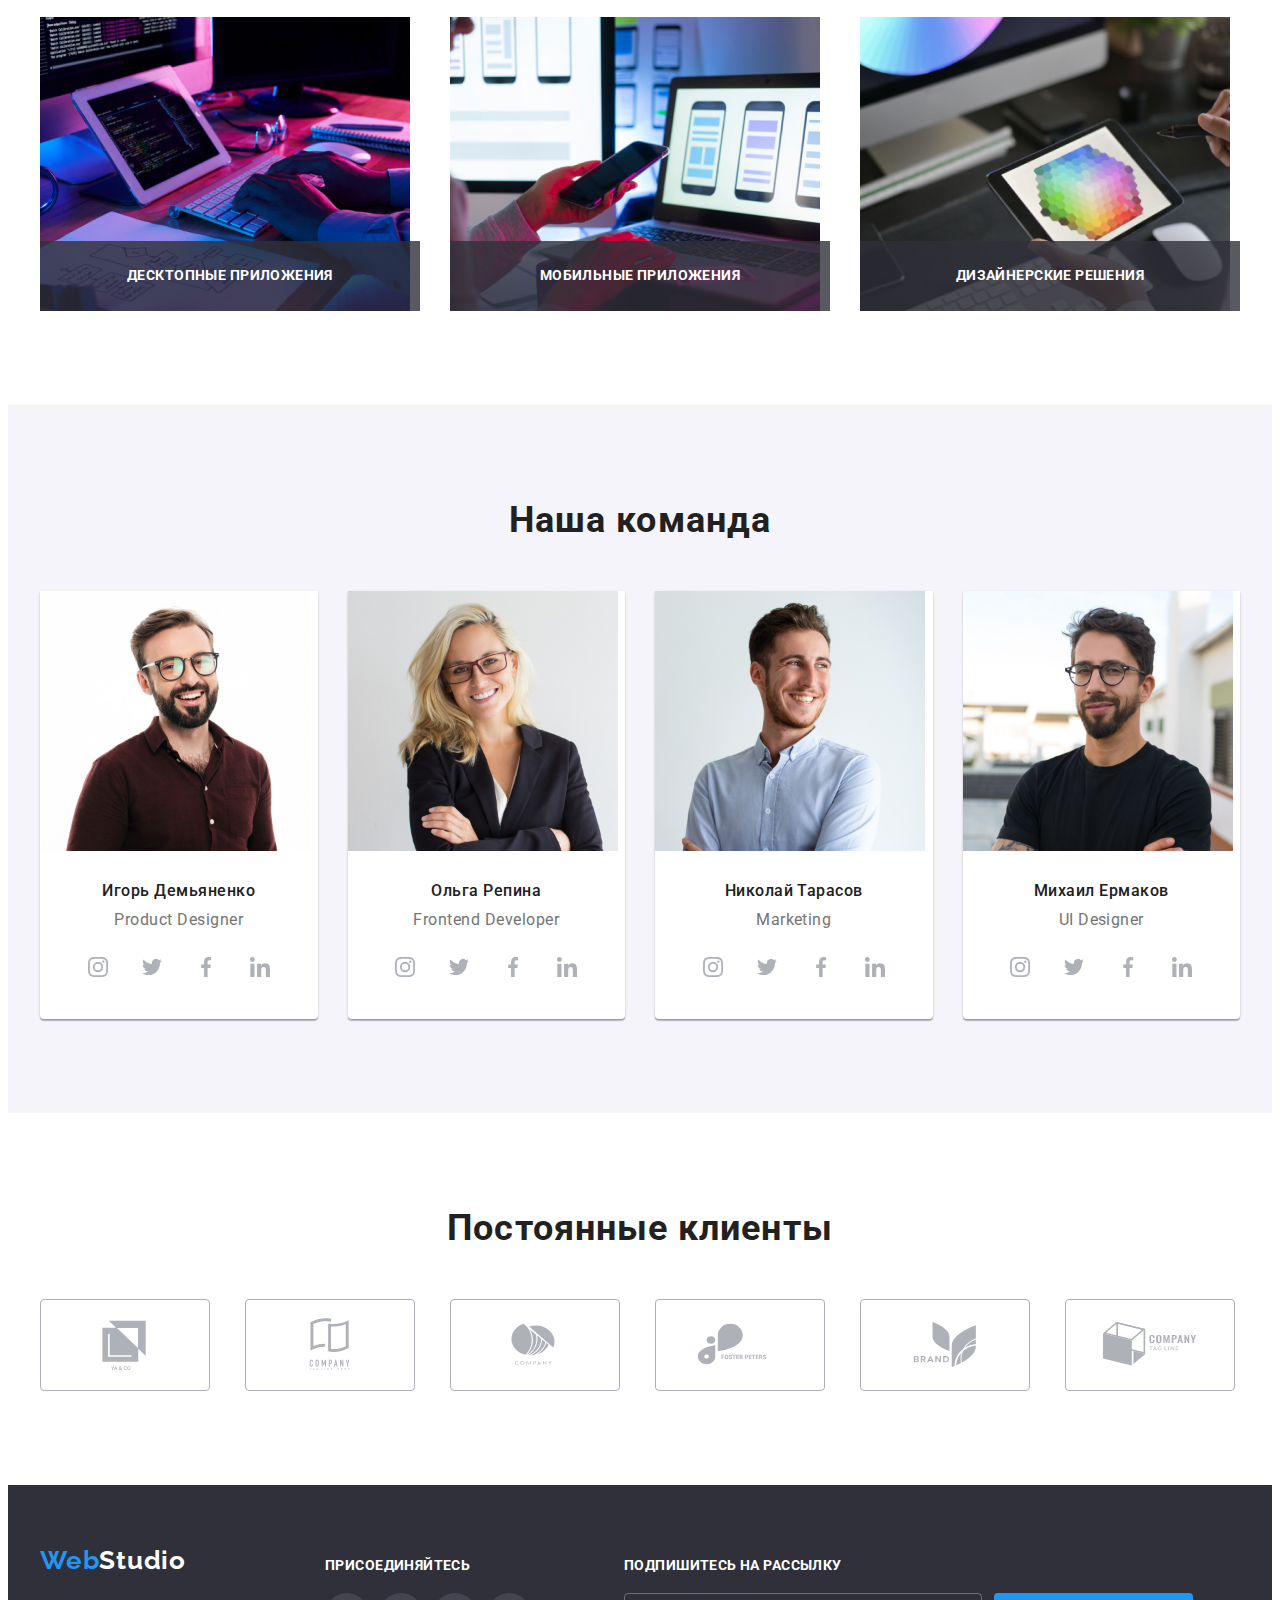
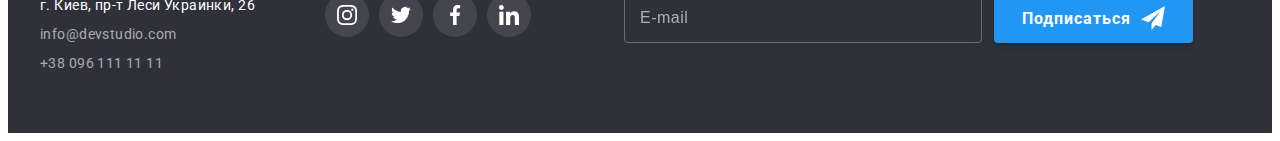
==== commit 12d2fc11: "separation styless" ====
--- a/index.html
+++ b/index.html
@@ -13,16 +13,17 @@
     <link href="https://fonts.googleapis.com/css2?family=Raleway:wght@700&family=Roboto:wght@400;500;700;900&display=swap"
         rel="stylesheet">
     <link rel="stylesheet" href="css/styles.css">
+    <link rel="stylesheet" href="css/main.min.css">
 </head>
 <body>
-    <header class="header">
-        <div class="container">
-            <nav class="nav">
-                <a href="" class="logo"><span class="color-text">Web</span>Studio</a>
+    <header class="page-header">
+        <div class="page-header__container">
+            <nav class="page-header__nav">
+                <a href="" class="page-header__logo"><span class="page-header__logo--accent">Web</span>Studio</a>
                 <ul class="site-nav">
-                    <li class="list"><a href="" class="link studio">Студия</a></li>
-                    <li class="list"><a href="portfolio.html" class="link ">Портфолио</a></li>
-                    <li class="list"><a href="" class="link ">Контакты</a></li>
+                    <li class="site-nav__item list"><a href="" class="link studio">Студия</a></li>
+                    <li class="site-nav__item list"><a href="portfolio.html" class="link ">Портфолио</a></li>
+                    <li class="site-nav__item list"><a href="" class="link ">Контакты</a></li>
                 </ul>
             </nav>
             <ul class="contacts">
--- a/css/main.min.css
+++ b/css/main.min.css
@@ -0,0 +1,2 @@
+:root{--body-color: #212121;--hero-color: #ffffff;--btn-color: #ffffff;--accent-color: #2196f3;--first-btn-color: #2196f3;--hover-btn-color: #188ce8;--second-btn-color: #f5f4fa;--text-color: #757575;--footer-link-color: rgba(255, 255, 255, 0.6);--bacground-color: #2f303a;--box-shadow-color: rgba(0, 0, 0, 0.15);--command-background-color: #f5f4fa;--size-to-line: 94px;--size-between: 30px;--size-top: 50px;--animation-type: cubic-bezier(0.4, 0, 0.2, 1);--animation-duration: 250ms}.backdrop.is-hidden{opacity:0;pointer-events:none}.link,.logo{text-decoration:none}.button,.hero-button{cursor:pointer}p,h1,h2,h3,h4,h5,h6{margin:0}ul{padding-left:0;margin:0}body{font-family:Roboto, sans-serif;color:var(--body-color)}.link,.logo{color:var(--body-color)}.list{list-style-type:none}img{display:block;max-width:100%;height:auto}.container{width:1200px;margin-left:auto;margin-right:auto;-webkit-box-align:center;-ms-flex-align:center;align-items:center;padding-left:15px;padding-right:15px}.hero-button{font-family:inherit;font-weight:700;font-size:16px;line-height:1.87;text-align:center;letter-spacing:0.06em;padding:10px 32px;color:var(--btn-color);background-color:var(--first-btn-color);-webkit-box-shadow:0px 4px 4px var(--box-shadow-color);box-shadow:0px 4px 4px var(--box-shadow-color);border-radius:4px;border:none;-webkit-transition-property:background-color;transition-property:background-color;-webkit-transition-duration:var(--animation-duration);transition-duration:var(--animation-duration);-webkit-transition-timing-function:var(--animation-type);transition-timing-function:var(--animation-type)}.hero-button:hover,.hero-button:focus{background-color:var(--hover-btn-color);border:none}.modal-form{width:448px}.close-modal{position:absolute;top:8px;right:8px;background-color:var(--btn-color);border:none;padding:0}.close-modal-link{display:-webkit-box;display:-ms-flexbox;display:flex;-webkit-box-pack:center;-ms-flex-pack:center;justify-content:center;-webkit-box-align:center;-ms-flex-align:center;align-items:center;width:30px;height:30px;border-radius:50%;background:#ffffff;border:1px solid rgba(0,0,0,0.1);-webkit-transition-property:fill;transition-property:fill;-webkit-transition-duration:var(--animation-duration);transition-duration:var(--animation-duration);-webkit-transition-timing-function:var(--animation-type);transition-timing-function:var(--animation-type)}.close-modal-link:hover,.close-modal-link:focus{fill:var(--hover-btn-color)}.modal-title{margin-bottom:12px;font-weight:700;font-size:20px;line-height:1.15;text-align:center;letter-spacing:0.03em;color:#212121}.label-form{margin-bottom:4px;font-weight:400;font-size:12px;line-height:1.17;letter-spacing:0.01em;color:#757575}.form-field{position:relative;display:-webkit-box;display:-ms-flexbox;display:flex;-webkit-box-orient:vertical;-webkit-box-direction:normal;-ms-flex-direction:column;flex-direction:column;margin-bottom:10px}.form-input,.comment{outline:none;margin:0;border:1px solid rgba(33,33,33,0.2);-webkit-box-sizing:border-box;box-sizing:border-box;border-radius:4px;resize:none;-webkit-transition-property:border-color;transition-property:border-color;-webkit-transition-duration:var(--animation-duration);transition-duration:var(--animation-duration);-webkit-transition-timing-function:var(--animation-type);transition-timing-function:var(--animation-type)}.form-input{padding-top:12px;padding-bottom:12px;padding-right:12px;padding-left:42px;height:40px}.comment{padding:12px 16px;height:120px;overflow:hidden}.comment::-webkit-input-placeholder{font-weight:normal;font-size:14px;line-height:1.4;letter-spacing:0.01em;color:rgba(117,117,117,0.5)}.comment:-ms-input-placeholder{font-weight:normal;font-size:14px;line-height:1.4;letter-spacing:0.01em;color:rgba(117,117,117,0.5)}.comment::-ms-input-placeholder{font-weight:normal;font-size:14px;line-height:1.4;letter-spacing:0.01em;color:rgba(117,117,117,0.5)}.comment::placeholder{font-weight:normal;font-size:14px;line-height:1.4;letter-spacing:0.01em;color:rgba(117,117,117,0.5)}.icon-form{position:absolute;left:12px;top:50%;-webkit-transition-property:fill;transition-property:fill;-webkit-transition-duration:var(--animation-duration);transition-duration:var(--animation-duration);-webkit-transition-timing-function:var(--animation-type);transition-timing-function:var(--animation-type)}.form-input:focus ~ .icon-form{fill:var(--accent-color)}.form-input:focus,.comment:focus{border-color:var(--accent-color)}.check{display:-webkit-box;display:-ms-flexbox;display:flex;-webkit-box-align:center;-ms-flex-align:center;align-items:center;-webkit-box-pack:center;-ms-flex-pack:center;justify-content:center;font-weight:400;font-size:14px;line-height:1.71;letter-spacing:0.03em;color:#757575}.form-field-check{width:100%;margin-top:10px;margin-bottom:30px}.check-input{position:absolute;width:1px;height:1px;margin:-1px;border:0;padding:0;clip:rect(0 0 0 0);overflow:hidden}.check-icon{display:inline-block;margin-right:8px;border:2px solid #212121;border-radius:2px;-webkit-transition-property:background-color, border-color;transition-property:background-color, border-color;-webkit-transition-duration:var(--animation-duration);transition-duration:var(--animation-duration);-webkit-transition-timing-function:var(--animation-type);transition-timing-function:var(--animation-type)}.check-input:checked+.check-icon{border-color:var(--accent-color);background-color:var(--accent-color)}.agreement a{color:var(--accent-color);padding-left:4px}.submit-form{display:-webkit-box;display:-ms-flexbox;display:flex;-webkit-box-pack:center;-ms-flex-pack:center;justify-content:center}.submit-button{font-family:inherit;font-weight:700;font-size:16px;line-height:1.87;text-align:center;letter-spacing:0.06em;padding:10px 55px;color:var(--btn-color);background-color:var(--first-btn-color);-webkit-box-shadow:0px 4px 4px var(--box-shadow-color);box-shadow:0px 4px 4px var(--box-shadow-color);border-radius:4px;border:none;-webkit-transition-property:background-color;transition-property:background-color;-webkit-transition-duration:var(--animation-duration);transition-duration:var(--animation-duration);-webkit-transition-timing-function:var(--animation-type);transition-timing-function:var(--animation-type)}.submit-button:hover,.submit-button:focus{background-color:var(--hover-btn-color);border:none}.section-title{font-weight:700;font-size:36px;line-height:1.17;text-align:center;letter-spacing:0.03em;margin-bottom:var(--size-top)}.button{font-family:inherit;font-weight:500;font-size:16px;line-height:1.62;text-align:center;letter-spacing:0.03em;background-color:var(--second-btn-color);border-radius:4px;border:none;-webkit-transition-property:background-color, color;transition-property:background-color, color;-webkit-transition-duration:var(--animation-duration);transition-duration:var(--animation-duration);-webkit-transition-timing-function:var(--animation-type);transition-timing-function:var(--animation-type)}.all,.button:hover,.button:focus{color:var(--btn-color);background-color:var(--accent-color);-webkit-box-shadow:0px 3px 1px rgba(0,0,0,0.1),0px 1px 2px rgba(0,0,0,0.08),0px 2px 2px rgba(0,0,0,0.12);box-shadow:0px 3px 1px rgba(0,0,0,0.1),0px 1px 2px rgba(0,0,0,0.08),0px 2px 2px rgba(0,0,0,0.12);border-radius:4px;border:none}.footer-form{margin-top:12px;margin-left:93px}.footer-form-email{margin-top:20px;display:-webkit-box;display:-ms-flexbox;display:flex}.footer-form-input{width:358px;height:50px;margin-right:12px;padding:16px 15px;color:var(--btn-color);border:1px solid rgba(255,255,255,0.3);-webkit-box-sizing:border-box;box-sizing:border-box;-webkit-filter:drop-shadow(0px 4px 4px rgba(0,0,0,0.15));filter:drop-shadow(0px 4px 4px rgba(0,0,0,0.15));border-radius:4px;background:rgba(0,0,0,0)}.footer-form-input::-webkit-input-placeholder{display:-webkit-box;display:flex;-webkit-box-align:center;align-items:center;letter-spacing:0.03em;font-weight:400;font-size:16px;line-height:1.25;color:rgba(255,255,255,0.6)}.footer-form-input:-ms-input-placeholder{display:-ms-flexbox;display:flex;-ms-flex-align:center;align-items:center;letter-spacing:0.03em;font-weight:400;font-size:16px;line-height:1.25;color:rgba(255,255,255,0.6)}.footer-form-input::-ms-input-placeholder{display:-ms-flexbox;display:flex;-ms-flex-align:center;align-items:center;letter-spacing:0.03em;font-weight:400;font-size:16px;line-height:1.25;color:rgba(255,255,255,0.6)}.footer-form-input::placeholder{display:-webkit-box;display:-ms-flexbox;display:flex;-webkit-box-align:center;-ms-flex-align:center;align-items:center;letter-spacing:0.03em;font-weight:400;font-size:16px;line-height:1.25;color:rgba(255,255,255,0.6)}.footer-submit-button{display:-webkit-box;display:-ms-flexbox;display:flex;-webkit-box-align:center;-ms-flex-align:center;align-items:center;padding:10px 28px;font-family:inherit;font-weight:700;font-size:16px;line-height:1.87;letter-spacing:0.06em;color:var(--btn-color);border:none;background:#2196f3;-webkit-box-shadow:0px 4px 4px rgba(0,0,0,0.15);box-shadow:0px 4px 4px rgba(0,0,0,0.15);border-radius:4px}.submit-footer-icon{margin-left:10px}.page-header{border-bottom:1px solid #ececec}.page-header__container{-webkit-box-pack:justify;-ms-flex-pack:justify;justify-content:space-between;display:-webkit-box;display:-ms-flexbox;display:flex}.page-header__container{width:1200px;margin-left:auto;margin-right:auto;-webkit-box-align:center;-ms-flex-align:center;align-items:center;padding-left:15px;padding-right:15px}.logo,.page-header__logo{text-decoration:none;color:var(--body-color);font-family:Raleway, sans-serif;font-weight:700;font-size:26px;line-height:1.19;letter-spacing:0.03em}.page-header__logo--accent,.color-text{color:var(--accent-color)}.page-header__nav{display:-webkit-box;display:-ms-flexbox;display:flex;-webkit-box-align:center;-ms-flex-align:center;align-items:center}.site-nav{margin-left:93px}.site-nav__item:not(last-child){margin-left:50px}.site-nav,.contacts{display:-webkit-box;display:-ms-flexbox;display:flex;font-weight:500;font-size:14px;line-height:1.14;letter-spacing:0.02em}.site-nav .link{position:relative;display:block;padding-top:32px;padding-bottom:32px}.contacts .list+.list{margin-left:50px}.contacts .link{color:var(--text-color)}.contacts-link-icon{fill:currentColor;display:-webkit-box;display:-ms-flexbox;display:flex;margin-right:10px}.studio{color:var(--accent-color)}.studio::after,.portfolio::after{content:"";position:absolute;left:0;bottom:-1px;display:block;width:100%;height:4px;background-color:var(--accent-color);border-radius:2px}.portfolio{color:var(--accent-color)}.link{-webkit-transition-property:color;transition-property:color;-webkit-transition-duration:var(--animation-duration);transition-duration:var(--animation-duration);-webkit-transition-timing-function:var(--animation-type);transition-timing-function:var(--animation-type)}.link:hover,.link:focus{color:var(--accent-color)}.link-mail,.link-tel{display:-webkit-box;display:-ms-flexbox;display:flex;-webkit-box-align:center;-ms-flex-align:center;align-items:center}.hero{background-color:var(--bacground-color);padding-top:200px;padding-bottom:200px}.overlay{display:block;max-width:1600px;height:600px;margin-left:auto;margin-right:auto;background-image:-webkit-gradient(linear, left top, left bottom, from(rgba(47,48,58,0.4)), to(rgba(47,48,58,0.4))),url(../images/hero.jpg);background-image:linear-gradient(rgba(47,48,58,0.4), rgba(47,48,58,0.4)),url(../images/hero.jpg);background-size:cover;background-position:center;background-repeat:no-repeat}.hero .container{text-align:center}.hero-title{font-weight:900;font-size:44px;line-height:1.36;letter-spacing:0.06em;text-transform:uppercase;color:var(--hero-color);margin-bottom:var(--size-between);width:696px;margin-left:auto;margin-right:auto}.backdrop{position:fixed;top:0px;left:0px;width:100%;height:100%;background-color:rgba(0,0,0,0.2);opacity:1;-webkit-transition-property:opacity;transition-property:opacity;-webkit-transition-duration:var(--animation-duration);transition-duration:var(--animation-duration);-webkit-transition-timing-function:var(--animation-type);transition-timing-function:var(--animation-type)}.backdrop.is-hidden .modal{-webkit-transform:translate(-50%, -50%) scale(1.1);transform:translate(-50%, -50%) scale(1.1)}.modal{position:absolute;top:50%;left:50%;-webkit-transform:translate(-50%, -50%) scale(1);transform:translate(-50%, -50%) scale(1);-webkit-transition-duration:var(--animation-duration);transition-duration:var(--animation-duration);-webkit-transition-timing-function:var(--animation-type);transition-timing-function:var(--animation-type);min-width:528px;min-height:581px;background-color:var(--btn-color);-webkit-box-shadow:0px 1px 3px rgba(0,0,0,0.12),0px 1px 1px rgba(0,0,0,0.14),0px 2px 1px rgba(0,0,0,0.2);box-shadow:0px 1px 3px rgba(0,0,0,0.12),0px 1px 1px rgba(0,0,0,0.14),0px 2px 1px rgba(0,0,0,0.2);border-radius:4px;padding:40px}.feature-list{padding-top:var(--size-to-line);padding-bottom:var(--size-to-line)}.feature-items{display:-webkit-box;display:-ms-flexbox;display:flex;-ms-flex-wrap:wrap;flex-wrap:wrap;margin-left:calc(-1 * var(--size-between))}.feature-items>.list{-ms-flex-preferred-size:calc(100% / 4 - var(--size-between));flex-basis:calc(100% / 4 - var(--size-between));margin-left:var(--size-between)}.feature-list .title{font-weight:700;font-size:14px;line-height:1.14;letter-spacing:0.03em;text-transform:uppercase;margin-bottom:10px}.feature-list .text{font-size:14px;line-height:1.71;letter-spacing:0.03em;color:var(--text-color)}.feature-items-link{width:270px;height:120px;background-color:#f5f4fa;display:-webkit-box;display:-ms-flexbox;display:flex;-webkit-box-pack:center;-ms-flex-pack:center;justify-content:center;-webkit-box-align:center;-ms-flex-align:center;align-items:center;border-radius:4px;margin-bottom:30px}.directions-item{display:-webkit-box;display:-ms-flexbox;display:flex;-ms-flex-wrap:wrap;flex-wrap:wrap;margin-left:calc(-1 * var(--size-between))}.directions-item>.list{-ms-flex-preferred-size:calc(100% / 3 - var(--size-between));flex-basis:calc(100% / 3 - var(--size-between));margin-left:var(--size-between)}.directions{padding-bottom:var(--size-to-line)}.directions-card{position:relative}.directions-card-item{position:absolute;bottom:0;min-height:70px;width:100%;display:-webkit-box;display:-ms-flexbox;display:flex;-webkit-box-align:center;-ms-flex-align:center;align-items:center;-webkit-box-pack:center;-ms-flex-pack:center;justify-content:center;font-weight:700;font-size:14px;line-height:1.14;letter-spacing:0.03em;text-transform:uppercase;color:var(--hero-color);background-color:rgba(47,48,58,0.8)}.command{background:var(--command-background-color);padding-top:var(--size-to-line);padding-bottom:var(--size-to-line)}.employees{display:-webkit-box;display:-ms-flexbox;display:flex;-ms-flex-wrap:wrap;flex-wrap:wrap;margin-left:calc(-1 * var(--size-between));margin-top:var(--size-top)}.employees>.list{-ms-flex-preferred-size:calc(100% / 4 - var(--size-between));flex-basis:calc(100% / 4 - var(--size-between));margin-left:var(--size-between);background-color:white;-webkit-box-shadow:0px 1px 3px rgba(0,0,0,0.12),0px 1px 1px rgba(0,0,0,0.14),0px 2px 1px rgba(0,0,0,0.2);box-shadow:0px 1px 3px rgba(0,0,0,0.12),0px 1px 1px rgba(0,0,0,0.14),0px 2px 1px rgba(0,0,0,0.2);border-radius:0px 0px 4px 4px}.name-employee{font-weight:500;font-size:16px;line-height:1.19;text-align:center;letter-spacing:0.03em;margin-bottom:10px}.position{font-size:16px;line-height:1.19;text-align:center;letter-spacing:0.03em;color:var(--text-color)}.item-name{padding-top:var(--size-between);padding-bottom:var(--size-between)}.employee-social{display:-webkit-box;display:-ms-flexbox;display:flex;-webkit-box-pack:center;-ms-flex-pack:center;justify-content:center;margin-top:16px}.employee-social-item+.employee-social-item{margin-left:10px}.employee-social-link{display:-webkit-box;display:-ms-flexbox;display:flex;-webkit-box-pack:center;-ms-flex-pack:center;justify-content:center;-webkit-box-align:center;-ms-flex-align:center;align-items:center;width:44px;height:44px;background-color:var(--btn-color);border-radius:50%;color:#afb1b8;-webkit-transition-property:background-color, color;transition-property:background-color, color;-webkit-transition-duration:var(--animation-duration);transition-duration:var(--animation-duration);-webkit-transition-timing-function:var(--animation-type);transition-timing-function:var(--animation-type)}.employee-social-icon{fill:currentColor}.employee-social-link:hover,.employee-social-link:focus{background-color:var(--accent-color);color:var(--btn-color)}.clients{padding-top:var(--size-to-line);padding-bottom:var(--size-to-line)}.client-section-item{display:-webkit-box;display:-ms-flexbox;display:flex;-ms-flex-wrap:wrap;flex-wrap:wrap;margin-left:calc(-1 * var(--size-between))}.client-section-item>.list{-ms-flex-preferred-size:calc(100% / 6 - var(--size-between));flex-basis:calc(100% / 6 - var(--size-between));margin-left:var(--size-between)}.client-items-link{display:-webkit-box;display:-ms-flexbox;display:flex;-webkit-box-pack:center;-ms-flex-pack:center;justify-content:center;-webkit-box-align:center;-ms-flex-align:center;align-items:center;width:170px;height:92px;border:1px solid #afb1b8;-webkit-box-sizing:border-box;box-sizing:border-box;border-radius:4px;color:#afb1b8;-webkit-transition-property:background-color, color;transition-property:background-color, color;-webkit-transition-duration:var(--animation-duration);transition-duration:var(--animation-duration);-webkit-transition-timing-function:var(--animation-type);transition-timing-function:var(--animation-type)}.client-items-icon{fill:currentColor}.client-items-link:hover,.client-items-link:focus{border-color:var(--accent-color);color:var(--accent-color)}.title-exemples{position:absolute;width:1px;height:1px;margin:-1px;border:0;padding:0;white-space:nowrap;-webkit-clip-path:inset(100%);clip-path:inset(100%);clip:rect(0 0 0 0);overflow:hidden}.filter{display:-webkit-box;display:-ms-flexbox;display:flex;-webkit-box-pack:center;-ms-flex-pack:center;justify-content:center;margin-bottom:var(--size-top)}.filter .button{display:block;padding:6px 22px}.filter .list:not(:first-child){margin-left:8px}.list-exemples{display:-webkit-box;display:-ms-flexbox;display:flex;-ms-flex-wrap:wrap;flex-wrap:wrap;margin-left:calc(-1 * var(--size-between));margin-top:calc(-1 * var(--size-between))}.list-exemples>.list{-ms-flex-preferred-size:calc(100% / 3 - var(--size-between));flex-basis:calc(100% / 3 - var(--size-between));margin-left:var(--size-between);margin-top:var(--size-between)}.exemples{padding-top:var(--size-to-line);padding-bottom:var(--size-to-line)}.card-thumb{position:relative;overflow:hidden}.card-overlay{position:absolute;top:0;left:0;width:100%;height:100%;background-color:rgba(33,150,243,0.9);opacity:1;-webkit-transform:translateY(100%);transform:translateY(100%);-webkit-transition-property:-webkit-transform;transition-property:-webkit-transform;transition-property:transform;transition-property:transform, -webkit-transform;-webkit-transition-duration:var(--animation-duration);transition-duration:var(--animation-duration);-webkit-transition-timing-function:var(--animation-type);transition-timing-function:var(--animation-type)}.card:hover .card-overlay{-webkit-transform:translateY(0);transform:translateY(0)}.card-backdrop{display:-webkit-box;display:-ms-flexbox;display:flex;-webkit-box-align:center;-ms-flex-align:center;align-items:center;-webkit-box-pack:center;-ms-flex-pack:center;justify-content:center;width:100%;height:100%;padding-left:24px;padding-right:24px;font-size:18px;line-height:1.56;letter-spacing:0.03em;color:var(--hero-color);opacity:1}.card{background:#ffffff;border:1px solid #eeeeee;-webkit-box-sizing:border-box;box-sizing:border-box}.card-content{padding:20px 24px}.name-exemple{font-style:normal;font-weight:700;font-size:18px;line-height:2;letter-spacing:0.06em}.description{font-style:normal;font-size:16px;line-height:1.9;letter-spacing:0.03em;color:#757575}.card{-webkit-transition-property:-webkit-box-shadow;transition-property:-webkit-box-shadow;transition-property:box-shadow;transition-property:box-shadow, -webkit-box-shadow;-webkit-transition-duration:var(--animation-duration);transition-duration:var(--animation-duration);-webkit-transition-timing-function:var(--animation-type);transition-timing-function:var(--animation-type)}.card:hover,.card:focus{-webkit-box-shadow:0px 1px 1px rgba(0,0,0,0.12),0px 4px 4px rgba(0,0,0,0.06),1px 4px 6px rgba(0,0,0,0.16);box-shadow:0px 1px 1px rgba(0,0,0,0.12),0px 4px 4px rgba(0,0,0,0.06),1px 4px 6px rgba(0,0,0,0.16)}.card-thumb{position:relative;overflow:hidden}.card-overlay{position:absolute;top:0;left:0;width:100%;height:100%;background-color:rgba(33,150,243,0.9);opacity:1;-webkit-transform:translateY(100%);transform:translateY(100%);-webkit-transition-property:-webkit-transform;transition-property:-webkit-transform;transition-property:transform;transition-property:transform, -webkit-transform;-webkit-transition-duration:var(--animation-duration);transition-duration:var(--animation-duration);-webkit-transition-timing-function:var(--animation-type);transition-timing-function:var(--animation-type)}.card:hover .card-overlay{-webkit-transform:translateY(0);transform:translateY(0)}.card-backdrop{display:-webkit-box;display:-ms-flexbox;display:flex;-webkit-box-align:center;-ms-flex-align:center;align-items:center;-webkit-box-pack:center;-ms-flex-pack:center;justify-content:center;width:100%;height:100%;padding-left:24px;padding-right:24px;font-size:18px;line-height:1.56;letter-spacing:0.03em;color:var(--hero-color);opacity:1}.footer{background:#2f303a;padding-top:60px;padding-bottom:60px}.footer-logo{color:#ffffff;display:block;margin-bottom:20px}.footer-link{color:rgba(255,255,255,0.6)}.address{font-style:normal;font-size:14px;line-height:1.41;letter-spacing:0.03em;color:#ffffff}.footer-contacts .list{margin-top:9px}.footer-items{display:-webkit-box;display:-ms-flexbox;display:flex}.footer-items .title{font-weight:700;font-size:14px;line-height:1.17;letter-spacing:0.03em;text-transform:uppercase;color:var(--hero-color)}.footer-social{margin-top:12px;margin-left:70px}.footer-social-list{display:-webkit-box;display:-ms-flexbox;display:flex;-webkit-box-pack:center;-ms-flex-pack:center;justify-content:center;margin-top:20px}.footer-social-item+.footer-social-item{margin-left:10px}.footer-social-link{display:-webkit-box;display:-ms-flexbox;display:flex;-webkit-box-pack:center;-ms-flex-pack:center;justify-content:center;-webkit-box-align:center;-ms-flex-align:center;align-items:center;width:44px;height:44px;background-color:rgba(255,255,255,0.1);border-radius:50%;color:var(--btn-color);-webkit-transition-property:background-color, color;transition-property:background-color, color;-webkit-transition-duration:var(--animation-duration);transition-duration:var(--animation-duration);-webkit-transition-timing-function:var(--animation-type);transition-timing-function:var(--animation-type)}.footer-social-icon{fill:currentColor}.footer-social-link:hover,.footer-social-link:focus{background-color:var(--accent-color)}
+/*# sourceMappingURL=main.min.css.map */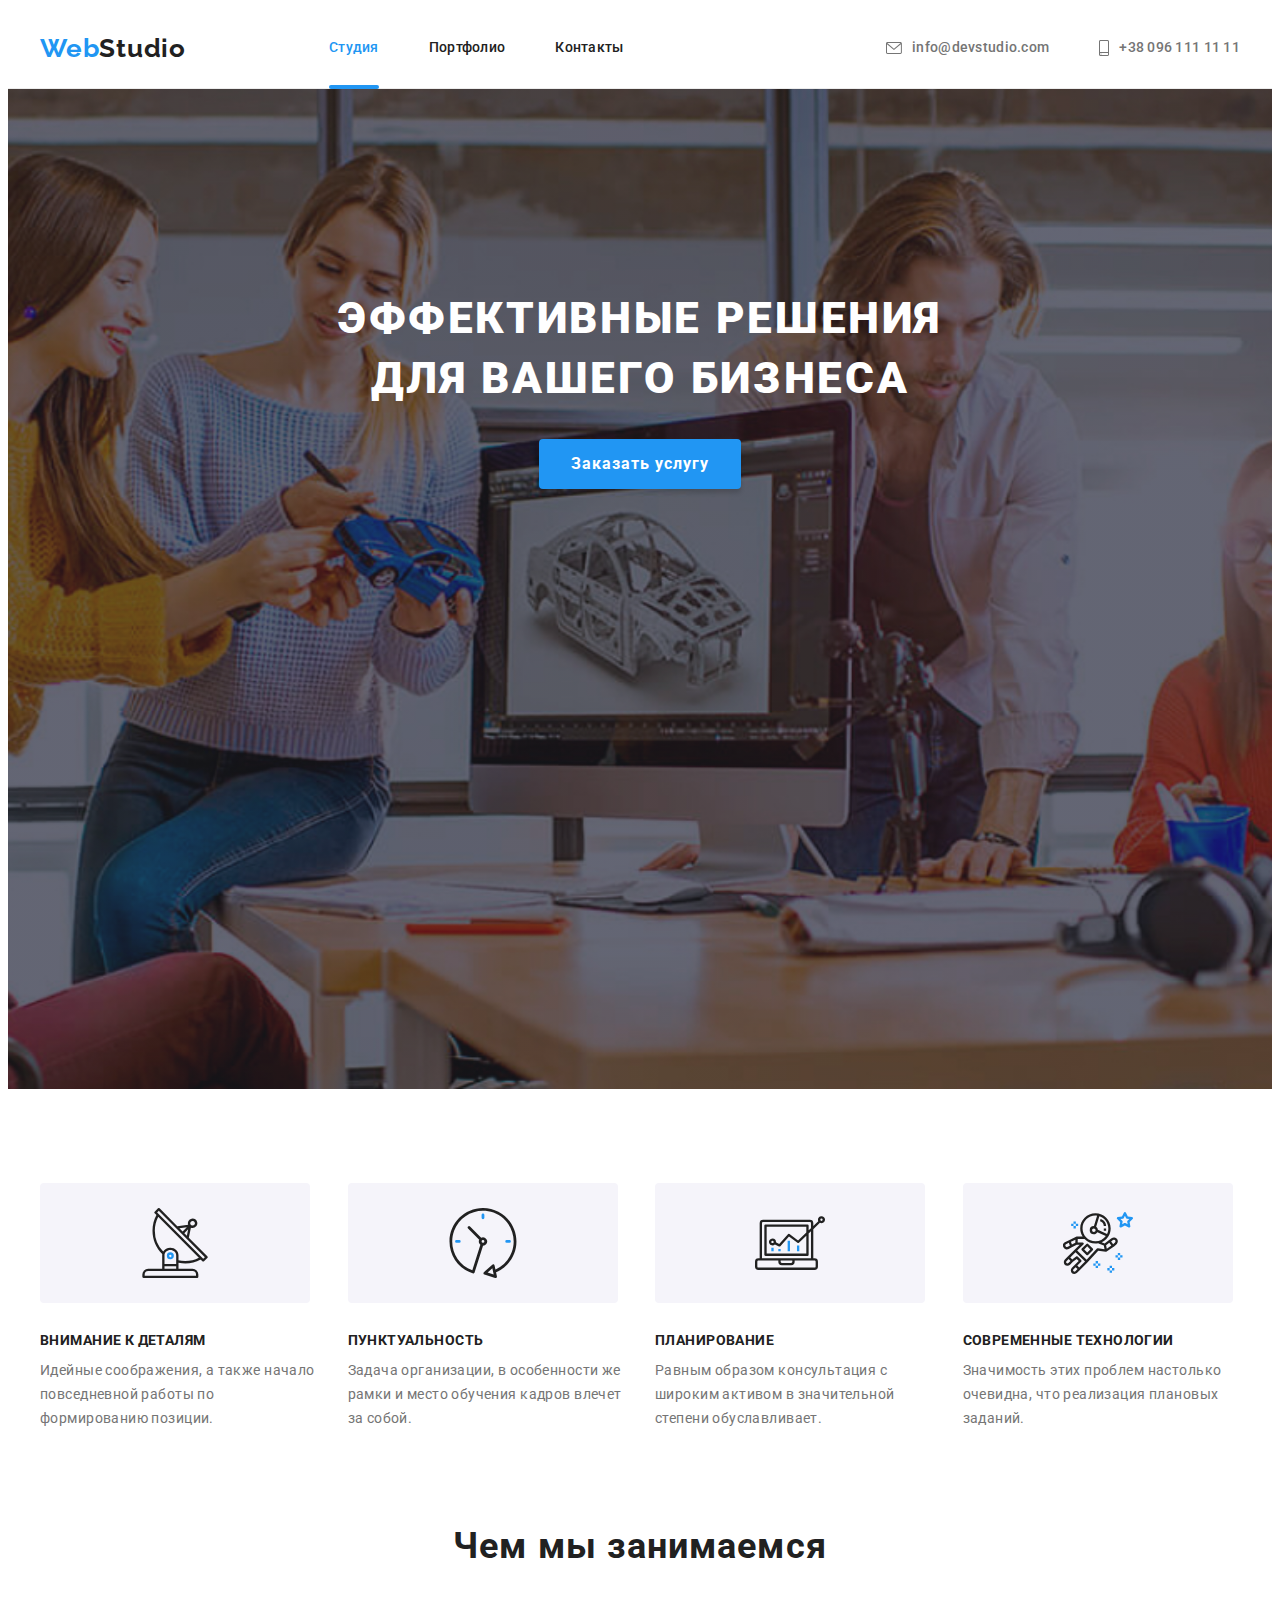
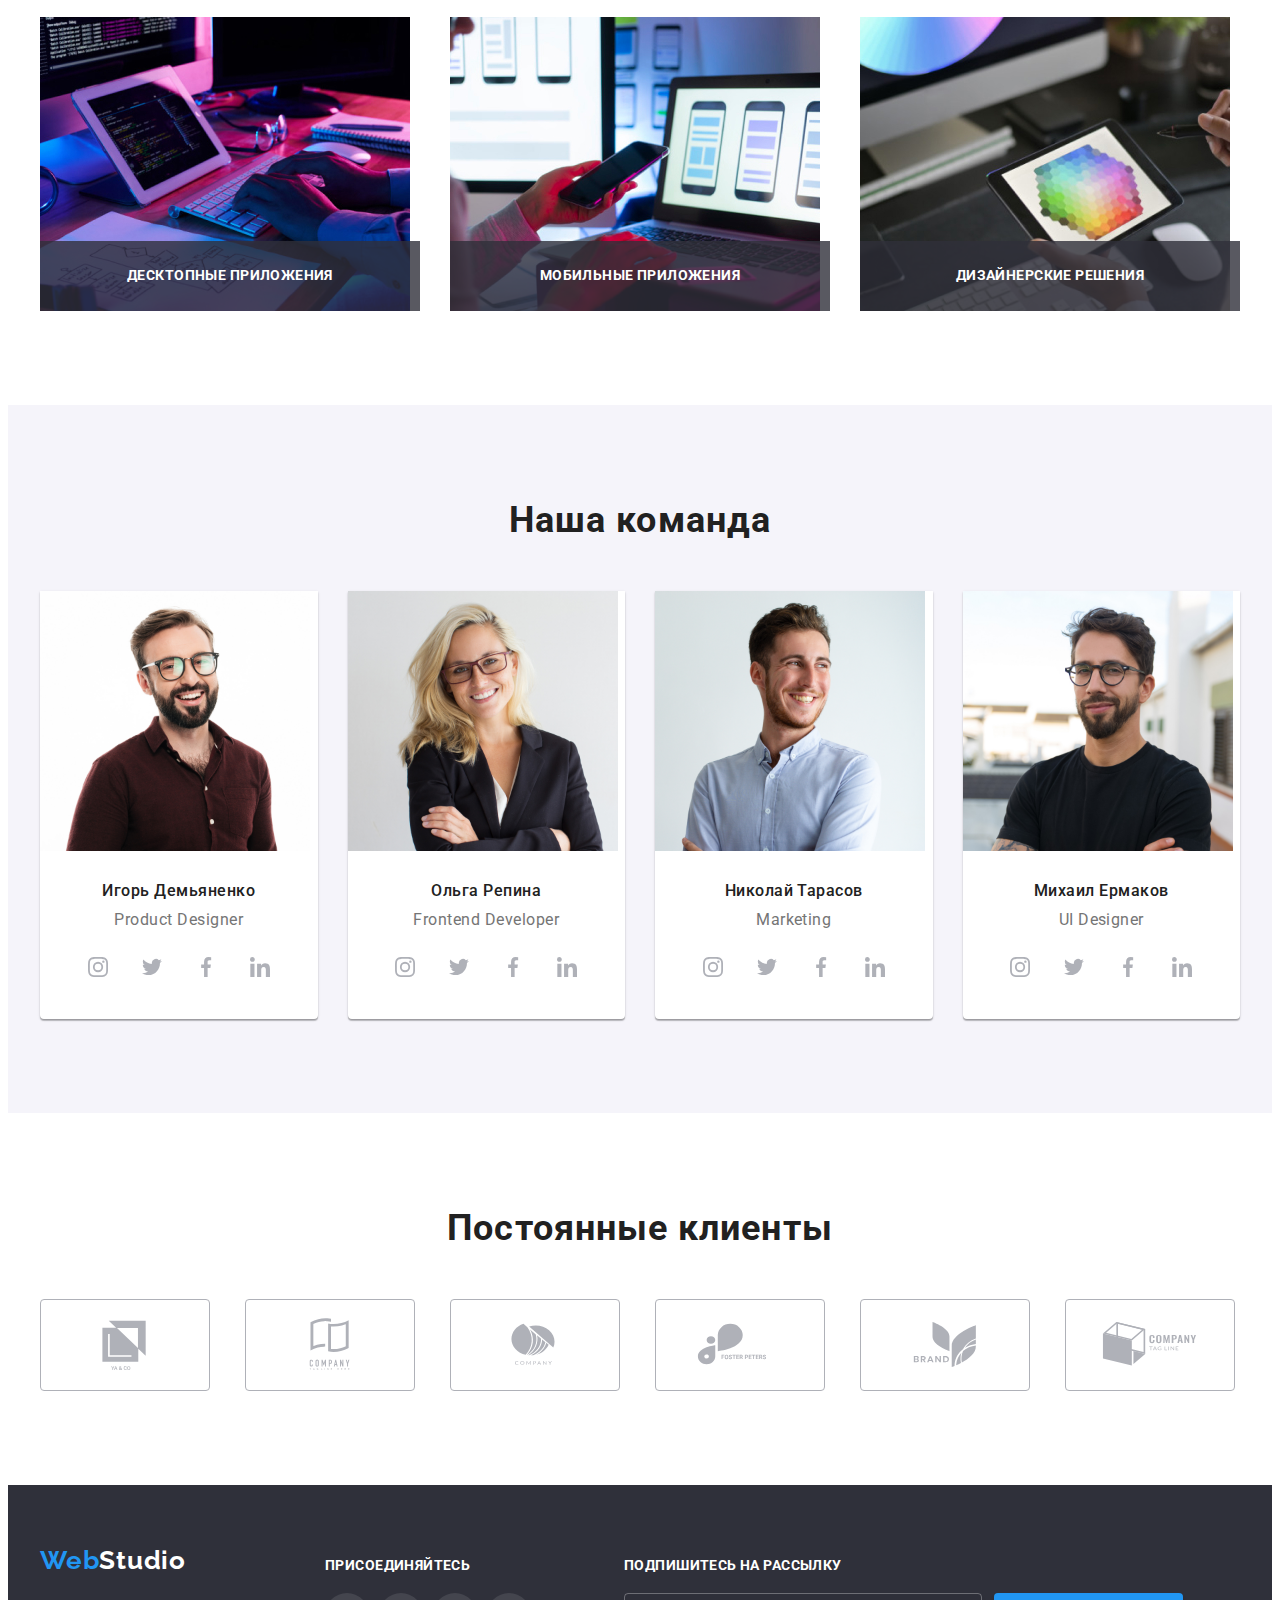
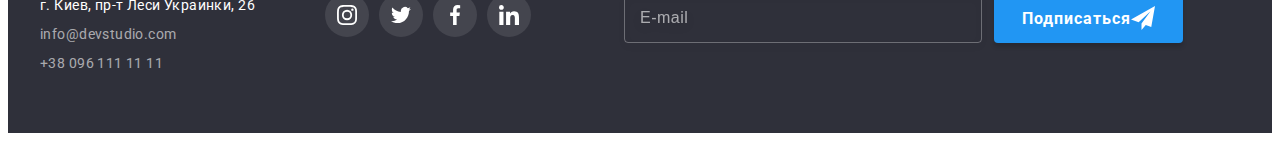
==== commit 693e2004: "homework7check" ====
--- a/index.html
+++ b/index.html
@@ -12,32 +12,32 @@
     <link rel="preconnect" href="https://fonts.gstatic.com" crossorigin>
     <link href="https://fonts.googleapis.com/css2?family=Raleway:wght@700&family=Roboto:wght@400;500;700;900&display=swap"
         rel="stylesheet">
-    <link rel="stylesheet" href="css/styles.css">
+    <!-- <link rel="stylesheet" href="css/styles.css"> -->
     <link rel="stylesheet" href="css/main.min.css">
 </head>
 <body>
     <header class="page-header">
-        <div class="page-header__container">
+        <div class="page-header__container container">
             <nav class="page-header__nav">
-                <a href="" class="page-header__logo"><span class="page-header__logo--accent">Web</span>Studio</a>
+                <a href="" class="page-header__logo logo"><span class="page-header__logo--accent">Web</span>Studio</a>
                 <ul class="site-nav">
-                    <li class="site-nav__item list"><a href="" class="link studio">Студия</a></li>
-                    <li class="site-nav__item list"><a href="portfolio.html" class="link ">Портфолио</a></li>
-                    <li class="site-nav__item list"><a href="" class="link ">Контакты</a></li>
+                    <li class="site-nav__item list"><a href="" class="site-nav__link link studio">Студия</a></li>
+                    <li class="site-nav__item list"><a href="portfolio.html" class="site-nav__link link ">Портфолио</a></li>
+                    <li class="site-nav__item list"><a href="" class="site-nav__link link ">Контакты</a></li>
                 </ul>
             </nav>
             <ul class="contacts">
-                <li class="list">
-                        <a class="link link-mail" href="mailto:info@devstudio.com">
-                            <svg class="contacts-link-icon" width="16" height="12">
+                <li class="contacts__item list">
+                        <a class="link contacts__link" href="mailto:info@devstudio.com">
+                            <svg class="contacts__icon" width="16" height="12">
                                 <use href="./images/icons.svg#icon-envelope"></use>
                             </svg>
                             info@devstudio.com
                         </a>
                 </li>
-                <li class="list">
-                        <a class="link link-tel" href="tel:+380961111111">
-                            <svg class="contacts-link-icon" width="10" height="16">
+                <li class="contacts__item list">
+                        <a class="link contacts__link" href="tel:+380961111111">
+                            <svg class="contacts__icon" width="10" height="16">
                                 <use href="./images/icons.svg#icon-smartphone"></use>
                             </svg>
                             +38 096 111 11 11
@@ -50,53 +50,53 @@
         
         <section class="hero overlay">
                 <div class="container ">
-                    <h1 class="hero-title">Эффективные решения для вашего бизнеса</h1>
-                    <button type="button" class="hero-button" data-modal-open>Заказать услугу</button>
+                    <h1 class="hero__title">Эффективные решения для вашего бизнеса</h1>
+                    <button type="button" class="hero__button button" data-modal-open>Заказать услугу</button>
                 </div>
         </section>
        
-        <section class="feature-list">
+        <section class="feature">
             <div class="container">
                 <ul class="feature-items">
                     <li class="list">
-                        <a class="feature-items-link" href="">
-                            <svg class="feature-items-icon" width="70" height="70">
+                        <a class="feature-items__link" href="">
+                            <svg class="feature-items__icon" width="70" height="70">
                                 <use href="./images/icons.svg#icon-antenna"></use>
                                 
                             </svg>
                         </a>
-                        <h3 class="title">Внимание к деталям</h3>
-                        <p class="text">Идейные соображения, а также начало повседневной работы по формированию позиции.</p>
+                        <h3 class="feature-items__title">Внимание к деталям</h3>
+                        <p class="feature-items__text">Идейные соображения, а также начало повседневной работы по формированию позиции.</p>
                     </li>
                     <li class="list">
-                        <a class="feature-items-link " href="">
-                            <svg class="feature-items-icon" width="70" height="70">
+                        <a class="feature-items__link " href="">
+                            <svg class="feature-items__icon" width="70" height="70">
                                 <use href="./images/icons.svg#icon-clock"></use>
                         
                             </svg>
                         </a>
-                        <h3 class="title">Пунктуальность</h3>
-                        <p class="text">Задача организации, в особенности же рамки и место обучения кадров влечет за собой.</p>
+                        <h3 class="feature-items__title">Пунктуальность</h3>
+                        <p class="feature-items__text">Задача организации, в особенности же рамки и место обучения кадров влечет за собой.</p>
                     </li>
                     <li class="list">
-                        <a class="feature-items-link" href="">
-                            <svg class="feature-items-icon" width="70" height="70">
+                        <a class="feature-items__link" href="">
+                            <svg class="feature-items__icon" width="70" height="70">
                                 <use href="./images/icons.svg#icon-diagram"></use>
                         
                             </svg>
                         </a>
-                        <h3 class="title">Планирование</h3>
-                        <p class="text">Равным образом консультация с широким активом в значительной степени обуславливает.</p>
+                        <h3 class="feature-items__title">Планирование</h3>
+                        <p class="feature-items__text">Равным образом консультация с широким активом в значительной степени обуславливает.</p>
                     </li>
                     <li class="list">
-                        <a class="feature-items-link" href="">
-                            <svg class="feature-items-icon" width="70" height="70">
+                        <a class="feature-items__link" href="">
+                            <svg class="feature-items__icon" width="70" height="70">
                                 <use href="./images/icons.svg#icon-astronaut"></use>
                         
                             </svg>
                         </a>
-                        <h3 class="title">Современные технологии</h3>
-                        <p class="text">Значимость этих проблем настолько очевидна, что реализация плановых заданий.</p>
+                        <h3 class="feature-items__title">Современные технологии</h3>
+                        <p class="feature-items__text">Значимость этих проблем настолько очевидна, что реализация плановых заданий.</p>
                     </li>
                 </ul>
             </div>
@@ -104,100 +104,99 @@
         <section class="directions">
             <div class="container">
                 <h2 class="section-title">Чем мы занимаемся</h2>
-                <ul class="directions-item">
-                    <li class="list">
+                <ul class="directions-list">
+                    <li class="list directions-list__item">
                         <div class="directions-card">
                             <img src="./images/workingplace.jpg" width="370" alt="Рабочее место">
-                            <h3 class="directions-card-item">Десктопные приложения</h3>
-                        </div>
-                    </li>
-                    <li class="list">
+                            <h3 class="directions-card__title">Десктопные приложения</h3>
+                        </div>
+                    </li>
+                    <li class="list directions-list__item">
                         <div class="directions-card">
                             <img src="./images/phone.jpg" width="370" alt="Телефон">
-                            <h3 class="directions-card-item">Мобильные приложения</h3>
-                        </div>
-                    </li>
-                    <li class="list">
+                            <h3 class="directions-card__title">Мобильные приложения</h3>
+                        </div>
+                    </li>
+                    <li class="list directions-list__item">
                         <div class="directions-card">
                             <img src="./images/palette.jpg" width="370" alt="Палитра">
-                            <h3 class="directions-card-item">Дизайнерские решения</h3>
+                            <h3 class="directions-card__title">Дизайнерские решения</h3>
                         </div>
                     </li>
                 </ul>
             </div>
         </section>
-        <section class="command">
+        <section class="team">
             <div class="container">
                 <h2 class="section-title">Наша команда</h2>
-                <ul class="employees">
-                    <li class="list">
+                <ul class="team-member">
+                    <li class="team-member__item list">
                         <img src="./images/ihor.jpg" width="270" alt="Игорь Демьяненко">
-                        <div class="item-name">
-                            <h3 class="name-employee">Игорь Демьяненко</h3>
-                            <p class="position">Product Designer</p>
-                            <ul class="employee-social">
-                                <li class="employee-social-item list">
-                                    <a class="employee-social-link" href="">
-                                        <svg class="employee-social-icon" width="20" height="20">
+                        <div class="team-member__card">
+                            <h3 class="team-member__name">Игорь Демьяненко</h3>
+                            <p class="team-member__position">Product Designer</p>
+                            <ul class="team-social">
+                                <li class="team-social__item list">
+                                    <a class="team-social__link" href="">
+                                        <svg class="team-social__icon" width="20" height="20">
                                             <use href="./images/icons.svg#icon-instagram"></use>
                                         </svg>
                                     </a>
                                 </li>
-                                <li class="employee-social-item list">
-                                    <a class="employee-social-link" href="">
-                                        <svg class="employee-social-icon" width="20" height="20">
+                                <li class="team-social__item list">
+                                    <a class="team-social__link" href="">
+                                        <svg class="team-social__icon" width="20" height="20">
                                             <use href="./images/icons.svg#icon-twitter"></use>
                                         </svg>
                                     </a>
                                 </li>
-                                <li class="employee-social-item list">
-                                    <a class="employee-social-link" href="">
-                                         <svg class="employee-social-icon" width="20" height="20">
+                                <li class="team-social__item list">
+                                    <a class="team-social__link" href="">
+                                         <svg class="team-social__icon" width="20" height="20">
                                             <use href="./images/icons.svg#icon-facebook"></use>
                                         </svg>
                                     </a>
                                 </li>
-                                <li class="employee-social-item list">
-                                    <a class="employee-social-link" href="">
-                                         <svg class="employee-social-icon" width="20" height="20">
+                                <li class="team-social__item list">
+                                    <a class="team-social__link" href="">
+                                         <svg class="team-social__icon" width="20" height="20">
                                             <use href="./images/icons.svg#icon-linkedin"></use>
                                         </svg>
                                     </a>
                                 </li>
                             </ul>
                         </div>
-                        
-                    </li>
-                    <li class="list">
+                    </li>
+                    <li class="team-member__item list">
                         <img src="./images/olha.jpg" width="270" alt="Ольга Репина">
-                        <div class="item-name">
-                            <h3 class="name-employee">Ольга Репина</h3>
-                            <p class="position">Frontend Developer</p>
-                            <ul class="employee-social">
-                                <li class="employee-social-item list">
-                                    <a class="employee-social-link" href="">
-                                        <svg class="employee-social-icon" width="20" height="20">
+                        <div class="team-member__card">
+                            <h3 class="team-member__name">Ольга Репина</h3>
+                            <p class="team-member__position">Frontend Developer</p>
+                            <ul class="team-social">
+                                <li class="team-social__item list">
+                                    <a class="team-social__link" href="">
+                                        <svg class="team-social__icon" width="20" height="20">
                                             <use href="./images/icons.svg#icon-instagram"></use>
                                         </svg>
                                     </a>
                                 </li>
-                                <li class="employee-social-item list">
-                                    <a class="employee-social-link" href="">
-                                        <svg class="employee-social-icon" width="20" height="20">
+                                <li class="team-social__item list">
+                                    <a class="team-social__link" href="">
+                                        <svg class="team-social__icon" width="20" height="20">
                                             <use href="./images/icons.svg#icon-twitter"></use>
                                         </svg>
                                     </a>
                                 </li>
-                                <li class="employee-social-item list">
-                                    <a class="employee-social-link" href="">
-                                        <svg class="employee-social-icon" width="20" height="20">
+                                <li class="team-social__item list">
+                                    <a class="team-social__link" href="">
+                                        <svg class="team-social__icon" width="20" height="20">
                                             <use href="./images/icons.svg#icon-facebook"></use>
                                         </svg>
                                     </a>
                                 </li>
-                                <li class="employee-social-item list">
-                                    <a class="employee-social-link" href="">
-                                        <svg class="employee-social-icon" width="20" height="20">
+                                <li class="team-social__item list">
+                                    <a class="team-social__link" href="">
+                                        <svg class="team-social__icon" width="20" height="20">
                                             <use href="./images/icons.svg#icon-linkedin"></use>
                                         </svg>
                                     </a>
@@ -205,36 +204,36 @@
                             </ul>
                         </div>                        
                     </li>
-                    <li class="list">
+                    <li class="team-member__item list">
                         <img src="./images/nikolai.jpg" width="270" alt="Николай Тарасов">
-                        <div class="item-name">
-                            <h3 class="name-employee">Николай Тарасов</h3>
-                            <p class="position">Marketing</p>
-                            <ul class="employee-social">
-                                <li class="employee-social-item list">
-                                    <a class="employee-social-link" href="">
-                                        <svg class="employee-social-icon" width="20" height="20">
+                        <div class="team-member__card">
+                            <h3 class="team-member__name">Николай Тарасов</h3>
+                            <p class="team-member__position">Marketing</p>
+                            <ul class="team-social">
+                                <li class="team-social__item list">
+                                    <a class="team-social__link" href="">
+                                        <svg class="team-social__icon" width="20" height="20">
                                             <use href="./images/icons.svg#icon-instagram"></use>
                                         </svg>
                                     </a>
                                 </li>
-                                <li class="employee-social-item list">
-                                    <a class="employee-social-link" href="">
-                                        <svg class="employee-social-icon" width="20" height="20">
+                                <li class="team-social__item list">
+                                    <a class="team-social__link" href="">
+                                        <svg class="team-social__icon" width="20" height="20">
                                             <use href="./images/icons.svg#icon-twitter"></use>
                                         </svg>
                                     </a>
                                 </li>
-                                <li class="employee-social-item list">
-                                    <a class="employee-social-link" href="">
-                                        <svg class="employee-social-icon" width="20" height="20">
+                                <li class="team-social__item list">
+                                    <a class="team-social__link" href="">
+                                        <svg class="team-social__icon" width="20" height="20">
                                             <use href="./images/icons.svg#icon-facebook"></use>
                                         </svg>
                                     </a>
                                 </li>
-                                <li class="employee-social-item list">
-                                    <a class="employee-social-link" href="">
-                                        <svg class="employee-social-icon" width="20" height="20">
+                                <li class="team-social__item list">
+                                    <a class="team-social__link" href="">
+                                        <svg class="team-social__icon" width="20" height="20">
                                             <use href="./images/icons.svg#icon-linkedin"></use>
                                         </svg>
                                     </a>
@@ -243,36 +242,36 @@
                         </div>
                         
                     </li>
-                    <li class="list">
+                    <li class="team-member__item list">
                         <img src="./images/mihail.jpg" width="270" alt="Михаил Ермаков">
-                        <div class="item-name">
-                            <h3 class="name-employee">Михаил Ермаков</h3>
-                            <p class="position">UI Designer</p>
-                            <ul class="employee-social">
-                                <li class="employee-social-item list">
-                                    <a class="employee-social-link" href="">
-                                        <svg class="employee-social-icon" width="20" height="20">
+                        <div class="team-member__card">
+                            <h3 class="team-member__name">Михаил Ермаков</h3>
+                            <p class="team-member__position">UI Designer</p>
+                            <ul class="team-social">
+                                <li class="team-social__item list">
+                                    <a class="team-social__link" href="">
+                                        <svg class="team-social__icon" width="20" height="20">
                                             <use href="./images/icons.svg#icon-instagram"></use>
                                         </svg>
                                     </a>
                                 </li>
-                                <li class="employee-social-item list">
-                                    <a class="employee-social-link" href="">
-                                        <svg class="employee-social-icon" width="20" height="20">
+                                <li class="team-social__item list">
+                                    <a class="team-social__link" href="">
+                                        <svg class="team-social__icon" width="20" height="20">
                                             <use href="./images/icons.svg#icon-twitter"></use>
                                         </svg>
                                     </a>
                                 </li>
-                                <li class="employee-social-item list">
-                                    <a class="employee-social-link" href="">
-                                        <svg class="employee-social-icon" width="20" height="20">
+                                <li class="team-social__item list">
+                                    <a class="team-social__link" href="">
+                                        <svg class="team-social__icon" width="20" height="20">
                                             <use href="./images/icons.svg#icon-facebook"></use>
                                         </svg>
                                     </a>
                                 </li>
-                                <li class="employee-social-item list">
-                                    <a class="employee-social-link" href="">
-                                        <svg class="employee-social-icon" width="20" height="20">
+                                <li class="team-social__item list">
+                                    <a class="team-social__link" href="">
+                                        <svg class="team-social__icon" width="20" height="20">
                                             <use href="./images/icons.svg#icon-linkedin"></use>
                                         </svg>
                                     </a>
@@ -283,53 +282,53 @@
                 </ul>
             </div>
         </section>
-        <section class="clients">
+        <section class="client-list">
             <div class="container">
                 <h2 class="section-title">Постоянные клиенты</h2>
-                <ul class="client-section-item">
-                    <li class="list">
-                        <a class="client-items-link" href="">
-                            <svg class="client-items-icon" width="106" height="60">
+                <ul class="client">
+                    <li class="client__item list">
+                        <a class="client__link" href="">
+                            <svg class="client__icon" width="106" height="60">
                                 <use href="./images/icons.svg#icon-client-1"></use>
                         
                             </svg>
                         </a>
                     </li>
-                    <li class="list">
-                        <a class="client-items-link" href="">
-                            <svg class="client-items-icon"  width="106" height="60">
+                    <li class="client__item list">
+                        <a class="client__link" href="">
+                            <svg class="client__icon"  width="106" height="60">
                                 <use href="./images/icons.svg#icon-client-2"></use>
                     
                             </svg>
                         </a>
                     </li>
-                    <li class="list">
-                        <a class="client-items-link" href="">
-                            <svg class="client-items-icon"  width="106" height="60">
+                    <li class="client__item list">
+                        <a class="client__link" href="">
+                            <svg class="client__icon"  width="106" height="60">
                                 <use href="./images/icons.svg#icon-client-3"></use>
                     
                             </svg>
                         </a>
                     </li>
-                    <li class="list">
-                        <a class="client-items-link" href="">
-                            <svg class="client-items-icon"  width="106" height="60">
+                    <li class="client__item list">
+                        <a class="client__link" href="">
+                            <svg class="client__icon"  width="106" height="60">
                                 <use href="./images/icons.svg#icon-client-4"></use>
                     
                             </svg>
                         </a>
                     </li>
-                    <li class="list">
-                        <a class="client-items-link" href="">
-                            <svg class="client-items-icon"  width="106" height="60">
+                    <li class="client__item list">
+                        <a class="client__link" href="">
+                            <svg class="client__icon"  width="106" height="60">
                                 <use href="./images/icons.svg#icon-client-5"></use>
                     
                             </svg>
                         </a>
                     </li>
-                     <li class="list">
-                        <a class="client-items-link" href="">
-                            <svg class="client-items-icon"  width="106" height="60">
+                     <li class="client__item list">
+                        <a class="client__link" href="">
+                            <svg class="client__icon"  width="106" height="60">
                                 <use href="./images/icons.svg#icon-client-6"></use>
                         
                             </svg>
@@ -341,48 +340,48 @@
             </div>
         </section>
     </main>
-    <footer class="footer">
+    <footer class="footer-page">
         <div class="container">
-            <ul class="footer-items">
+            <ul class="footer">
                 <li class="list">
-                    <a href="" class="logo footer-logo"><span class="color-text">Web</span>Studio</a>
+                    <a href="" class="footer__logo"><span class="footer__logo--accent">Web</span>Studio</a>
                     <address class="address">
                         г. Киев, пр-т Леси Украинки, 26
                         <ul class="footer-contacts">
-                            <li class="list"><a class="link footer-link" href="mailto:info@devstudio.com">info@devstudio.com</a></li>
-                            <li class="list"><a class="link footer-link" href="tel:+380961111111">+38 096 111 11 11</a></li>
+                            <li class="footer-contacts__item list"><a class="link footer-contacts__link" href="mailto:info@devstudio.com">info@devstudio.com</a></li>
+                            <li class="footer-contacts__item list"><a class="link footer-contacts__link" href="tel:+380961111111">+38 096 111 11 11</a></li>
                         </ul>
                     </address>
                 </li>
                 <li class="list">
                     <div class="footer-social">
-                        <h3 class="title"> присоединяйтесь</h3> 
-                        <ul class="footer-social-list">
-                            <li class="list footer-social-item">
-                                <a class="footer-social-link" href="">
-                                    <svg class="footer-social-icon" width="20" height="20">
+                        <h3 class="footer-social__title"> присоединяйтесь</h3> 
+                        <ul class="footer-social__list">
+                            <li class="list footer-social__item">
+                                <a class="footer-social__link" href="">
+                                    <svg class="footer-social__icon" width="20" height="20">
                                             <use href="./images/icons.svg#icon-instagram"></use>
                                 
                                     </svg>
                                 </a>
                             </li>
-                            <li class="list footer-social-item">
-                                <a class="footer-social-link" href="">
-                                    <svg class="footer-social-icon" width="20" height="20">
+                            <li class="list footer-social__item">
+                                <a class="footer-social__link" href="">
+                                    <svg class="footer-social__icon" width="20" height="20">
                                         <use href="./images/icons.svg#icon-twitter"></use>
                                     </svg>
                                 </a>
                             </li>
-                            <li class="list footer-social-item">
-                                <a class="footer-social-link" href="">
-                                    <svg class="footer-social-icon" width="20" height="20">
+                            <li class="list footer-social__item">
+                                <a class="footer-social__link" href="">
+                                    <svg class="footer-social__icon" width="20" height="20">
                                         <use href="./images/icons.svg#icon-facebook"></use>
                                     </svg>
                                 </a>
                             </li>
-                            <li class="list footer-social-item">
-                                <a class="footer-social-link" href="">
-                                    <svg class="footer-social-icon" width="20" height="20">
+                            <li class="list footer-social__item">
+                                <a class="footer-social__link" href="">
+                                    <svg class="footer-social__icon" width="20" height="20">
                                         <use href="./images/icons.svg#icon-linkedin"></use>
                                     </svg>
                                 </a>
@@ -392,13 +391,13 @@
                     
                 </li>
                 <li class="list">
-                    <div class="footer-form">
-                        <h3 class="title"> Подпишитесь на рассылку</h3>
-                        <form class="footer-form-email">
-                            <input type="email" class="footer-form-input" name="email-footer" placeholder="E-mail">
-                            <button type="submit" class="footer-submit-button">
+                    <div class="footer-social__form">
+                        <h3 class="footer-social__title"> Подпишитесь на рассылку</h3>
+                        <form class="footer-form">
+                            <input type="email" class="footer-form__input" name="email-footer" placeholder="E-mail">
+                            <button type="submit" class="footer-button">
                                 Подписаться
-                                <svg class="submit-footer-icon" width="24" height="24">
+                                <svg class="footer-button___icon" width="24" height="24">
                                     <use href="./images/icons.svg#icon-send"></use>
                                 </svg>
                             </button>
@@ -415,39 +414,39 @@
     <!-- ------------------Modal-------------------- -->
     <div class="backdrop is-hidden" data-modal>
         <div class="modal">
-            <button data-modal-close class="close-modal">
-                <a class="close-modal-link" href="">
-                    <svg class="close-modal-icon" width="18" height="18">
+            <button data-modal-close class="modal-close">
+                <a class="modal-close__link" href="">
+                    <svg class="modal-close__icon" width="18" height="18">
                         <use href="./images/icons.svg#icon-close-black"></use>
                        
                     </svg>
                 </a>
             </button>
             <form class="modal-form">
-                <h2 class="modal-title">Оставьте свои данные, мы вам перезвоним</h2>
-                <div class="form-field">
-                    <label for="name" class="label-form">Имя</label>
-                    <input type="text" class ="form-input" name="name" id="name"/>
+                <h2 class="modal-form__title">Оставьте свои данные, мы вам перезвоним</h2>
+                <div class="modal-form__field">
+                    <label for="name" class="modal-form__label">Имя</label>
+                    <input type="text" class ="modal-form__input" name="name" id="name"/>
                     <svg class="icon-form" width="18" height="18">
                         <use href="./images/icons.svg#icon-person-black"></use>
                     </svg>
                 </div>
-                <div class="form-field">
-                    <label for="tel" class="label-form">Телефон</label>
-                    <input type="tel" class ="form-input" name="tel" id="tel"/>
+                <div class="modal-form__field">
+                    <label for="tel" class="modal-form__label">Телефон</label>
+                    <input type="tel" class ="modal-form__input" name="tel" id="tel"/>
                     <svg class="icon-form" width="18" height="18">
                         <use href="./images/icons.svg#icon-phone-black"></use>
                     </svg>
                 </div>
-                <div class="form-field">
-                    <label for="email" class="label-form">Почта</label>
-                    <input type="email" class ="form-input" name="email" id="email"/>
+                <div class="modal-form__field">
+                    <label for="email" class="modal-form__label">Почта</label>
+                    <input type="email" class ="modal-form__input" name="email" id="email"/>
                     <svg class="icon-form" width="18" height="18">
                         <use href="./images/icons.svg#icon-email-black"></use>
                     </svg>
                 </div>
-                <div class="form-field">
-                    <label for="comment" class="label-form">Комментарий</label>
+                <div class="modal-form__field">
+                    <label for="comment" class="modal-form__label">Комментарий</label>
                     <textarea 
                     class="comment"
                     name="comment"
@@ -456,10 +455,10 @@
                     placeholder="Введите текст"
                     ></textarea>
                 </div>
-                <div class="form-field-check">
+                <div class="modal-form__field-check">
                     <label class="check">
-                        <input class="check-input" type="checkbox" name="check"/>
-                        <svg class="check-icon" width="16" height="15">
+                        <input class="check__input" type="checkbox" name="check"/>
+                        <svg class="check__icon" width="16" height="15">
                             <use href="./images/icons.svg#icon-check"></use>
                         </svg>
                         Соглашаюсь с рассылкой и принимаю  
@@ -469,8 +468,8 @@
                     </label>
                     
                 </div>
-                <div class="submit-form">
-                    <button type="submit" class="submit-button" name="submit">Отправить</button>
+                <div class="modal-submit">
+                    <button type="submit" class="modal-submit__button button" name="submit">Отправить</button>
                 </div>
                 
             </form>
--- a/css/main.min.css
+++ b/css/main.min.css
@@ -1,2 +1,2 @@
-:root{--body-color: #212121;--hero-color: #ffffff;--btn-color: #ffffff;--accent-color: #2196f3;--first-btn-color: #2196f3;--hover-btn-color: #188ce8;--second-btn-color: #f5f4fa;--text-color: #757575;--footer-link-color: rgba(255, 255, 255, 0.6);--bacground-color: #2f303a;--box-shadow-color: rgba(0, 0, 0, 0.15);--command-background-color: #f5f4fa;--size-to-line: 94px;--size-between: 30px;--size-top: 50px;--animation-type: cubic-bezier(0.4, 0, 0.2, 1);--animation-duration: 250ms}.backdrop.is-hidden{opacity:0;pointer-events:none}.link,.logo{text-decoration:none}.button,.hero-button{cursor:pointer}p,h1,h2,h3,h4,h5,h6{margin:0}ul{padding-left:0;margin:0}body{font-family:Roboto, sans-serif;color:var(--body-color)}.link,.logo{color:var(--body-color)}.list{list-style-type:none}img{display:block;max-width:100%;height:auto}.container{width:1200px;margin-left:auto;margin-right:auto;-webkit-box-align:center;-ms-flex-align:center;align-items:center;padding-left:15px;padding-right:15px}.hero-button{font-family:inherit;font-weight:700;font-size:16px;line-height:1.87;text-align:center;letter-spacing:0.06em;padding:10px 32px;color:var(--btn-color);background-color:var(--first-btn-color);-webkit-box-shadow:0px 4px 4px var(--box-shadow-color);box-shadow:0px 4px 4px var(--box-shadow-color);border-radius:4px;border:none;-webkit-transition-property:background-color;transition-property:background-color;-webkit-transition-duration:var(--animation-duration);transition-duration:var(--animation-duration);-webkit-transition-timing-function:var(--animation-type);transition-timing-function:var(--animation-type)}.hero-button:hover,.hero-button:focus{background-color:var(--hover-btn-color);border:none}.modal-form{width:448px}.close-modal{position:absolute;top:8px;right:8px;background-color:var(--btn-color);border:none;padding:0}.close-modal-link{display:-webkit-box;display:-ms-flexbox;display:flex;-webkit-box-pack:center;-ms-flex-pack:center;justify-content:center;-webkit-box-align:center;-ms-flex-align:center;align-items:center;width:30px;height:30px;border-radius:50%;background:#ffffff;border:1px solid rgba(0,0,0,0.1);-webkit-transition-property:fill;transition-property:fill;-webkit-transition-duration:var(--animation-duration);transition-duration:var(--animation-duration);-webkit-transition-timing-function:var(--animation-type);transition-timing-function:var(--animation-type)}.close-modal-link:hover,.close-modal-link:focus{fill:var(--hover-btn-color)}.modal-title{margin-bottom:12px;font-weight:700;font-size:20px;line-height:1.15;text-align:center;letter-spacing:0.03em;color:#212121}.label-form{margin-bottom:4px;font-weight:400;font-size:12px;line-height:1.17;letter-spacing:0.01em;color:#757575}.form-field{position:relative;display:-webkit-box;display:-ms-flexbox;display:flex;-webkit-box-orient:vertical;-webkit-box-direction:normal;-ms-flex-direction:column;flex-direction:column;margin-bottom:10px}.form-input,.comment{outline:none;margin:0;border:1px solid rgba(33,33,33,0.2);-webkit-box-sizing:border-box;box-sizing:border-box;border-radius:4px;resize:none;-webkit-transition-property:border-color;transition-property:border-color;-webkit-transition-duration:var(--animation-duration);transition-duration:var(--animation-duration);-webkit-transition-timing-function:var(--animation-type);transition-timing-function:var(--animation-type)}.form-input{padding-top:12px;padding-bottom:12px;padding-right:12px;padding-left:42px;height:40px}.comment{padding:12px 16px;height:120px;overflow:hidden}.comment::-webkit-input-placeholder{font-weight:normal;font-size:14px;line-height:1.4;letter-spacing:0.01em;color:rgba(117,117,117,0.5)}.comment:-ms-input-placeholder{font-weight:normal;font-size:14px;line-height:1.4;letter-spacing:0.01em;color:rgba(117,117,117,0.5)}.comment::-ms-input-placeholder{font-weight:normal;font-size:14px;line-height:1.4;letter-spacing:0.01em;color:rgba(117,117,117,0.5)}.comment::placeholder{font-weight:normal;font-size:14px;line-height:1.4;letter-spacing:0.01em;color:rgba(117,117,117,0.5)}.icon-form{position:absolute;left:12px;top:50%;-webkit-transition-property:fill;transition-property:fill;-webkit-transition-duration:var(--animation-duration);transition-duration:var(--animation-duration);-webkit-transition-timing-function:var(--animation-type);transition-timing-function:var(--animation-type)}.form-input:focus ~ .icon-form{fill:var(--accent-color)}.form-input:focus,.comment:focus{border-color:var(--accent-color)}.check{display:-webkit-box;display:-ms-flexbox;display:flex;-webkit-box-align:center;-ms-flex-align:center;align-items:center;-webkit-box-pack:center;-ms-flex-pack:center;justify-content:center;font-weight:400;font-size:14px;line-height:1.71;letter-spacing:0.03em;color:#757575}.form-field-check{width:100%;margin-top:10px;margin-bottom:30px}.check-input{position:absolute;width:1px;height:1px;margin:-1px;border:0;padding:0;clip:rect(0 0 0 0);overflow:hidden}.check-icon{display:inline-block;margin-right:8px;border:2px solid #212121;border-radius:2px;-webkit-transition-property:background-color, border-color;transition-property:background-color, border-color;-webkit-transition-duration:var(--animation-duration);transition-duration:var(--animation-duration);-webkit-transition-timing-function:var(--animation-type);transition-timing-function:var(--animation-type)}.check-input:checked+.check-icon{border-color:var(--accent-color);background-color:var(--accent-color)}.agreement a{color:var(--accent-color);padding-left:4px}.submit-form{display:-webkit-box;display:-ms-flexbox;display:flex;-webkit-box-pack:center;-ms-flex-pack:center;justify-content:center}.submit-button{font-family:inherit;font-weight:700;font-size:16px;line-height:1.87;text-align:center;letter-spacing:0.06em;padding:10px 55px;color:var(--btn-color);background-color:var(--first-btn-color);-webkit-box-shadow:0px 4px 4px var(--box-shadow-color);box-shadow:0px 4px 4px var(--box-shadow-color);border-radius:4px;border:none;-webkit-transition-property:background-color;transition-property:background-color;-webkit-transition-duration:var(--animation-duration);transition-duration:var(--animation-duration);-webkit-transition-timing-function:var(--animation-type);transition-timing-function:var(--animation-type)}.submit-button:hover,.submit-button:focus{background-color:var(--hover-btn-color);border:none}.section-title{font-weight:700;font-size:36px;line-height:1.17;text-align:center;letter-spacing:0.03em;margin-bottom:var(--size-top)}.button{font-family:inherit;font-weight:500;font-size:16px;line-height:1.62;text-align:center;letter-spacing:0.03em;background-color:var(--second-btn-color);border-radius:4px;border:none;-webkit-transition-property:background-color, color;transition-property:background-color, color;-webkit-transition-duration:var(--animation-duration);transition-duration:var(--animation-duration);-webkit-transition-timing-function:var(--animation-type);transition-timing-function:var(--animation-type)}.all,.button:hover,.button:focus{color:var(--btn-color);background-color:var(--accent-color);-webkit-box-shadow:0px 3px 1px rgba(0,0,0,0.1),0px 1px 2px rgba(0,0,0,0.08),0px 2px 2px rgba(0,0,0,0.12);box-shadow:0px 3px 1px rgba(0,0,0,0.1),0px 1px 2px rgba(0,0,0,0.08),0px 2px 2px rgba(0,0,0,0.12);border-radius:4px;border:none}.footer-form{margin-top:12px;margin-left:93px}.footer-form-email{margin-top:20px;display:-webkit-box;display:-ms-flexbox;display:flex}.footer-form-input{width:358px;height:50px;margin-right:12px;padding:16px 15px;color:var(--btn-color);border:1px solid rgba(255,255,255,0.3);-webkit-box-sizing:border-box;box-sizing:border-box;-webkit-filter:drop-shadow(0px 4px 4px rgba(0,0,0,0.15));filter:drop-shadow(0px 4px 4px rgba(0,0,0,0.15));border-radius:4px;background:rgba(0,0,0,0)}.footer-form-input::-webkit-input-placeholder{display:-webkit-box;display:flex;-webkit-box-align:center;align-items:center;letter-spacing:0.03em;font-weight:400;font-size:16px;line-height:1.25;color:rgba(255,255,255,0.6)}.footer-form-input:-ms-input-placeholder{display:-ms-flexbox;display:flex;-ms-flex-align:center;align-items:center;letter-spacing:0.03em;font-weight:400;font-size:16px;line-height:1.25;color:rgba(255,255,255,0.6)}.footer-form-input::-ms-input-placeholder{display:-ms-flexbox;display:flex;-ms-flex-align:center;align-items:center;letter-spacing:0.03em;font-weight:400;font-size:16px;line-height:1.25;color:rgba(255,255,255,0.6)}.footer-form-input::placeholder{display:-webkit-box;display:-ms-flexbox;display:flex;-webkit-box-align:center;-ms-flex-align:center;align-items:center;letter-spacing:0.03em;font-weight:400;font-size:16px;line-height:1.25;color:rgba(255,255,255,0.6)}.footer-submit-button{display:-webkit-box;display:-ms-flexbox;display:flex;-webkit-box-align:center;-ms-flex-align:center;align-items:center;padding:10px 28px;font-family:inherit;font-weight:700;font-size:16px;line-height:1.87;letter-spacing:0.06em;color:var(--btn-color);border:none;background:#2196f3;-webkit-box-shadow:0px 4px 4px rgba(0,0,0,0.15);box-shadow:0px 4px 4px rgba(0,0,0,0.15);border-radius:4px}.submit-footer-icon{margin-left:10px}.page-header{border-bottom:1px solid #ececec}.page-header__container{-webkit-box-pack:justify;-ms-flex-pack:justify;justify-content:space-between;display:-webkit-box;display:-ms-flexbox;display:flex}.page-header__container{width:1200px;margin-left:auto;margin-right:auto;-webkit-box-align:center;-ms-flex-align:center;align-items:center;padding-left:15px;padding-right:15px}.logo,.page-header__logo{text-decoration:none;color:var(--body-color);font-family:Raleway, sans-serif;font-weight:700;font-size:26px;line-height:1.19;letter-spacing:0.03em}.page-header__logo--accent,.color-text{color:var(--accent-color)}.page-header__nav{display:-webkit-box;display:-ms-flexbox;display:flex;-webkit-box-align:center;-ms-flex-align:center;align-items:center}.site-nav{margin-left:93px}.site-nav__item:not(last-child){margin-left:50px}.site-nav,.contacts{display:-webkit-box;display:-ms-flexbox;display:flex;font-weight:500;font-size:14px;line-height:1.14;letter-spacing:0.02em}.site-nav .link{position:relative;display:block;padding-top:32px;padding-bottom:32px}.contacts .list+.list{margin-left:50px}.contacts .link{color:var(--text-color)}.contacts-link-icon{fill:currentColor;display:-webkit-box;display:-ms-flexbox;display:flex;margin-right:10px}.studio{color:var(--accent-color)}.studio::after,.portfolio::after{content:"";position:absolute;left:0;bottom:-1px;display:block;width:100%;height:4px;background-color:var(--accent-color);border-radius:2px}.portfolio{color:var(--accent-color)}.link{-webkit-transition-property:color;transition-property:color;-webkit-transition-duration:var(--animation-duration);transition-duration:var(--animation-duration);-webkit-transition-timing-function:var(--animation-type);transition-timing-function:var(--animation-type)}.link:hover,.link:focus{color:var(--accent-color)}.link-mail,.link-tel{display:-webkit-box;display:-ms-flexbox;display:flex;-webkit-box-align:center;-ms-flex-align:center;align-items:center}.hero{background-color:var(--bacground-color);padding-top:200px;padding-bottom:200px}.overlay{display:block;max-width:1600px;height:600px;margin-left:auto;margin-right:auto;background-image:-webkit-gradient(linear, left top, left bottom, from(rgba(47,48,58,0.4)), to(rgba(47,48,58,0.4))),url(../images/hero.jpg);background-image:linear-gradient(rgba(47,48,58,0.4), rgba(47,48,58,0.4)),url(../images/hero.jpg);background-size:cover;background-position:center;background-repeat:no-repeat}.hero .container{text-align:center}.hero-title{font-weight:900;font-size:44px;line-height:1.36;letter-spacing:0.06em;text-transform:uppercase;color:var(--hero-color);margin-bottom:var(--size-between);width:696px;margin-left:auto;margin-right:auto}.backdrop{position:fixed;top:0px;left:0px;width:100%;height:100%;background-color:rgba(0,0,0,0.2);opacity:1;-webkit-transition-property:opacity;transition-property:opacity;-webkit-transition-duration:var(--animation-duration);transition-duration:var(--animation-duration);-webkit-transition-timing-function:var(--animation-type);transition-timing-function:var(--animation-type)}.backdrop.is-hidden .modal{-webkit-transform:translate(-50%, -50%) scale(1.1);transform:translate(-50%, -50%) scale(1.1)}.modal{position:absolute;top:50%;left:50%;-webkit-transform:translate(-50%, -50%) scale(1);transform:translate(-50%, -50%) scale(1);-webkit-transition-duration:var(--animation-duration);transition-duration:var(--animation-duration);-webkit-transition-timing-function:var(--animation-type);transition-timing-function:var(--animation-type);min-width:528px;min-height:581px;background-color:var(--btn-color);-webkit-box-shadow:0px 1px 3px rgba(0,0,0,0.12),0px 1px 1px rgba(0,0,0,0.14),0px 2px 1px rgba(0,0,0,0.2);box-shadow:0px 1px 3px rgba(0,0,0,0.12),0px 1px 1px rgba(0,0,0,0.14),0px 2px 1px rgba(0,0,0,0.2);border-radius:4px;padding:40px}.feature-list{padding-top:var(--size-to-line);padding-bottom:var(--size-to-line)}.feature-items{display:-webkit-box;display:-ms-flexbox;display:flex;-ms-flex-wrap:wrap;flex-wrap:wrap;margin-left:calc(-1 * var(--size-between))}.feature-items>.list{-ms-flex-preferred-size:calc(100% / 4 - var(--size-between));flex-basis:calc(100% / 4 - var(--size-between));margin-left:var(--size-between)}.feature-list .title{font-weight:700;font-size:14px;line-height:1.14;letter-spacing:0.03em;text-transform:uppercase;margin-bottom:10px}.feature-list .text{font-size:14px;line-height:1.71;letter-spacing:0.03em;color:var(--text-color)}.feature-items-link{width:270px;height:120px;background-color:#f5f4fa;display:-webkit-box;display:-ms-flexbox;display:flex;-webkit-box-pack:center;-ms-flex-pack:center;justify-content:center;-webkit-box-align:center;-ms-flex-align:center;align-items:center;border-radius:4px;margin-bottom:30px}.directions-item{display:-webkit-box;display:-ms-flexbox;display:flex;-ms-flex-wrap:wrap;flex-wrap:wrap;margin-left:calc(-1 * var(--size-between))}.directions-item>.list{-ms-flex-preferred-size:calc(100% / 3 - var(--size-between));flex-basis:calc(100% / 3 - var(--size-between));margin-left:var(--size-between)}.directions{padding-bottom:var(--size-to-line)}.directions-card{position:relative}.directions-card-item{position:absolute;bottom:0;min-height:70px;width:100%;display:-webkit-box;display:-ms-flexbox;display:flex;-webkit-box-align:center;-ms-flex-align:center;align-items:center;-webkit-box-pack:center;-ms-flex-pack:center;justify-content:center;font-weight:700;font-size:14px;line-height:1.14;letter-spacing:0.03em;text-transform:uppercase;color:var(--hero-color);background-color:rgba(47,48,58,0.8)}.command{background:var(--command-background-color);padding-top:var(--size-to-line);padding-bottom:var(--size-to-line)}.employees{display:-webkit-box;display:-ms-flexbox;display:flex;-ms-flex-wrap:wrap;flex-wrap:wrap;margin-left:calc(-1 * var(--size-between));margin-top:var(--size-top)}.employees>.list{-ms-flex-preferred-size:calc(100% / 4 - var(--size-between));flex-basis:calc(100% / 4 - var(--size-between));margin-left:var(--size-between);background-color:white;-webkit-box-shadow:0px 1px 3px rgba(0,0,0,0.12),0px 1px 1px rgba(0,0,0,0.14),0px 2px 1px rgba(0,0,0,0.2);box-shadow:0px 1px 3px rgba(0,0,0,0.12),0px 1px 1px rgba(0,0,0,0.14),0px 2px 1px rgba(0,0,0,0.2);border-radius:0px 0px 4px 4px}.name-employee{font-weight:500;font-size:16px;line-height:1.19;text-align:center;letter-spacing:0.03em;margin-bottom:10px}.position{font-size:16px;line-height:1.19;text-align:center;letter-spacing:0.03em;color:var(--text-color)}.item-name{padding-top:var(--size-between);padding-bottom:var(--size-between)}.employee-social{display:-webkit-box;display:-ms-flexbox;display:flex;-webkit-box-pack:center;-ms-flex-pack:center;justify-content:center;margin-top:16px}.employee-social-item+.employee-social-item{margin-left:10px}.employee-social-link{display:-webkit-box;display:-ms-flexbox;display:flex;-webkit-box-pack:center;-ms-flex-pack:center;justify-content:center;-webkit-box-align:center;-ms-flex-align:center;align-items:center;width:44px;height:44px;background-color:var(--btn-color);border-radius:50%;color:#afb1b8;-webkit-transition-property:background-color, color;transition-property:background-color, color;-webkit-transition-duration:var(--animation-duration);transition-duration:var(--animation-duration);-webkit-transition-timing-function:var(--animation-type);transition-timing-function:var(--animation-type)}.employee-social-icon{fill:currentColor}.employee-social-link:hover,.employee-social-link:focus{background-color:var(--accent-color);color:var(--btn-color)}.clients{padding-top:var(--size-to-line);padding-bottom:var(--size-to-line)}.client-section-item{display:-webkit-box;display:-ms-flexbox;display:flex;-ms-flex-wrap:wrap;flex-wrap:wrap;margin-left:calc(-1 * var(--size-between))}.client-section-item>.list{-ms-flex-preferred-size:calc(100% / 6 - var(--size-between));flex-basis:calc(100% / 6 - var(--size-between));margin-left:var(--size-between)}.client-items-link{display:-webkit-box;display:-ms-flexbox;display:flex;-webkit-box-pack:center;-ms-flex-pack:center;justify-content:center;-webkit-box-align:center;-ms-flex-align:center;align-items:center;width:170px;height:92px;border:1px solid #afb1b8;-webkit-box-sizing:border-box;box-sizing:border-box;border-radius:4px;color:#afb1b8;-webkit-transition-property:background-color, color;transition-property:background-color, color;-webkit-transition-duration:var(--animation-duration);transition-duration:var(--animation-duration);-webkit-transition-timing-function:var(--animation-type);transition-timing-function:var(--animation-type)}.client-items-icon{fill:currentColor}.client-items-link:hover,.client-items-link:focus{border-color:var(--accent-color);color:var(--accent-color)}.title-exemples{position:absolute;width:1px;height:1px;margin:-1px;border:0;padding:0;white-space:nowrap;-webkit-clip-path:inset(100%);clip-path:inset(100%);clip:rect(0 0 0 0);overflow:hidden}.filter{display:-webkit-box;display:-ms-flexbox;display:flex;-webkit-box-pack:center;-ms-flex-pack:center;justify-content:center;margin-bottom:var(--size-top)}.filter .button{display:block;padding:6px 22px}.filter .list:not(:first-child){margin-left:8px}.list-exemples{display:-webkit-box;display:-ms-flexbox;display:flex;-ms-flex-wrap:wrap;flex-wrap:wrap;margin-left:calc(-1 * var(--size-between));margin-top:calc(-1 * var(--size-between))}.list-exemples>.list{-ms-flex-preferred-size:calc(100% / 3 - var(--size-between));flex-basis:calc(100% / 3 - var(--size-between));margin-left:var(--size-between);margin-top:var(--size-between)}.exemples{padding-top:var(--size-to-line);padding-bottom:var(--size-to-line)}.card-thumb{position:relative;overflow:hidden}.card-overlay{position:absolute;top:0;left:0;width:100%;height:100%;background-color:rgba(33,150,243,0.9);opacity:1;-webkit-transform:translateY(100%);transform:translateY(100%);-webkit-transition-property:-webkit-transform;transition-property:-webkit-transform;transition-property:transform;transition-property:transform, -webkit-transform;-webkit-transition-duration:var(--animation-duration);transition-duration:var(--animation-duration);-webkit-transition-timing-function:var(--animation-type);transition-timing-function:var(--animation-type)}.card:hover .card-overlay{-webkit-transform:translateY(0);transform:translateY(0)}.card-backdrop{display:-webkit-box;display:-ms-flexbox;display:flex;-webkit-box-align:center;-ms-flex-align:center;align-items:center;-webkit-box-pack:center;-ms-flex-pack:center;justify-content:center;width:100%;height:100%;padding-left:24px;padding-right:24px;font-size:18px;line-height:1.56;letter-spacing:0.03em;color:var(--hero-color);opacity:1}.card{background:#ffffff;border:1px solid #eeeeee;-webkit-box-sizing:border-box;box-sizing:border-box}.card-content{padding:20px 24px}.name-exemple{font-style:normal;font-weight:700;font-size:18px;line-height:2;letter-spacing:0.06em}.description{font-style:normal;font-size:16px;line-height:1.9;letter-spacing:0.03em;color:#757575}.card{-webkit-transition-property:-webkit-box-shadow;transition-property:-webkit-box-shadow;transition-property:box-shadow;transition-property:box-shadow, -webkit-box-shadow;-webkit-transition-duration:var(--animation-duration);transition-duration:var(--animation-duration);-webkit-transition-timing-function:var(--animation-type);transition-timing-function:var(--animation-type)}.card:hover,.card:focus{-webkit-box-shadow:0px 1px 1px rgba(0,0,0,0.12),0px 4px 4px rgba(0,0,0,0.06),1px 4px 6px rgba(0,0,0,0.16);box-shadow:0px 1px 1px rgba(0,0,0,0.12),0px 4px 4px rgba(0,0,0,0.06),1px 4px 6px rgba(0,0,0,0.16)}.card-thumb{position:relative;overflow:hidden}.card-overlay{position:absolute;top:0;left:0;width:100%;height:100%;background-color:rgba(33,150,243,0.9);opacity:1;-webkit-transform:translateY(100%);transform:translateY(100%);-webkit-transition-property:-webkit-transform;transition-property:-webkit-transform;transition-property:transform;transition-property:transform, -webkit-transform;-webkit-transition-duration:var(--animation-duration);transition-duration:var(--animation-duration);-webkit-transition-timing-function:var(--animation-type);transition-timing-function:var(--animation-type)}.card:hover .card-overlay{-webkit-transform:translateY(0);transform:translateY(0)}.card-backdrop{display:-webkit-box;display:-ms-flexbox;display:flex;-webkit-box-align:center;-ms-flex-align:center;align-items:center;-webkit-box-pack:center;-ms-flex-pack:center;justify-content:center;width:100%;height:100%;padding-left:24px;padding-right:24px;font-size:18px;line-height:1.56;letter-spacing:0.03em;color:var(--hero-color);opacity:1}.footer{background:#2f303a;padding-top:60px;padding-bottom:60px}.footer-logo{color:#ffffff;display:block;margin-bottom:20px}.footer-link{color:rgba(255,255,255,0.6)}.address{font-style:normal;font-size:14px;line-height:1.41;letter-spacing:0.03em;color:#ffffff}.footer-contacts .list{margin-top:9px}.footer-items{display:-webkit-box;display:-ms-flexbox;display:flex}.footer-items .title{font-weight:700;font-size:14px;line-height:1.17;letter-spacing:0.03em;text-transform:uppercase;color:var(--hero-color)}.footer-social{margin-top:12px;margin-left:70px}.footer-social-list{display:-webkit-box;display:-ms-flexbox;display:flex;-webkit-box-pack:center;-ms-flex-pack:center;justify-content:center;margin-top:20px}.footer-social-item+.footer-social-item{margin-left:10px}.footer-social-link{display:-webkit-box;display:-ms-flexbox;display:flex;-webkit-box-pack:center;-ms-flex-pack:center;justify-content:center;-webkit-box-align:center;-ms-flex-align:center;align-items:center;width:44px;height:44px;background-color:rgba(255,255,255,0.1);border-radius:50%;color:var(--btn-color);-webkit-transition-property:background-color, color;transition-property:background-color, color;-webkit-transition-duration:var(--animation-duration);transition-duration:var(--animation-duration);-webkit-transition-timing-function:var(--animation-type);transition-timing-function:var(--animation-type)}.footer-social-icon{fill:currentColor}.footer-social-link:hover,.footer-social-link:focus{background-color:var(--accent-color)}
+:root{--body-color: #212121;--hero-color: #ffffff;--btn-color: #ffffff;--accent-color: #2196f3;--first-btn-color: #2196f3;--hover-btn-color: #188ce8;--second-btn-color: #f5f4fa;--text-color: #757575;--footer-link-color: rgba(255, 255, 255, 0.6);--bacground-color: #2f303a;--box-shadow-color: rgba(0, 0, 0, 0.15);--command-background-color: #f5f4fa;--size-to-line: 94px;--size-between: 30px;--size-top: 50px;--animation-type: cubic-bezier(0.4, 0, 0.2, 1);--animation-duration: 250ms}.backdrop.is-hidden{opacity:0;pointer-events:none}.link,.logo{text-decoration:none}button{cursor:pointer}p,h1,h2,h3,h4,h5,h6{margin:0}ul{padding-left:0;margin:0}body{font-family:Roboto, sans-serif;color:var(--body-color)}.link,.logo{color:var(--body-color)}.list{list-style-type:none}img{display:block;max-width:100%;height:auto}.container{width:1200px;margin-left:auto;margin-right:auto;-webkit-box-align:center;-ms-flex-align:center;align-items:center;padding-left:15px;padding-right:15px}.button{font-family:inherit;font-weight:700;font-size:16px;line-height:1.87;text-align:center;letter-spacing:0.06em;color:var(--btn-color);background-color:var(--first-btn-color);-webkit-box-shadow:0px 4px 4px var(--box-shadow-color);box-shadow:0px 4px 4px var(--box-shadow-color);border-radius:4px;border:none;-webkit-transition-property:background-color;transition-property:background-color;-webkit-transition-duration:var(--animation-duration);transition-duration:var(--animation-duration);-webkit-transition-timing-function:var(--animation-type);transition-timing-function:var(--animation-type)}.button:hover,.button:focus{background-color:var(--hover-btn-color);border:none}.modal-form{width:448px}.modal-form__title{margin-bottom:12px;font-weight:700;font-size:20px;line-height:1.15;text-align:center;letter-spacing:0.03em;color:#212121}.modal-form__label{margin-bottom:4px;font-weight:400;font-size:12px;line-height:1.17;letter-spacing:0.01em;color:#757575}.modal-close{position:absolute;top:8px;right:8px;background-color:var(--btn-color);border:none;padding:0}.modal-close__link{display:-webkit-box;display:-ms-flexbox;display:flex;-webkit-box-pack:center;-ms-flex-pack:center;justify-content:center;-webkit-box-align:center;-ms-flex-align:center;align-items:center;width:30px;height:30px;border-radius:50%;background:#ffffff;border:1px solid rgba(0,0,0,0.1);-webkit-transition-property:fill;transition-property:fill;-webkit-transition-duration:var(--animation-duration);transition-duration:var(--animation-duration);-webkit-transition-timing-function:var(--animation-type);transition-timing-function:var(--animation-type)}.modal-close__link:hover,.modal-close__link:focus{fill:var(--hover-btn-color)}.modal-form__field{position:relative;display:-webkit-box;display:-ms-flexbox;display:flex;-webkit-box-orient:vertical;-webkit-box-direction:normal;-ms-flex-direction:column;flex-direction:column;margin-bottom:10px}.modal-form__field-check{width:100%;margin-top:10px;margin-bottom:30px}.modal-form__input,.comment{outline:none;margin:0;border:1px solid rgba(33,33,33,0.2);-webkit-box-sizing:border-box;box-sizing:border-box;border-radius:4px;resize:none;-webkit-transition-property:border-color;transition-property:border-color;-webkit-transition-duration:var(--animation-duration);transition-duration:var(--animation-duration);-webkit-transition-timing-function:var(--animation-type);transition-timing-function:var(--animation-type)}.modal-form__input{padding-top:12px;padding-bottom:12px;padding-right:12px;padding-left:42px;height:40px}.modal-form__input:focus{border-color:var(--accent-color)}.comment{padding:12px 16px;height:120px;overflow:hidden}.comment::-webkit-input-placeholder{font-weight:normal;font-size:14px;line-height:1.4;letter-spacing:0.01em;color:rgba(117,117,117,0.5)}.comment:-ms-input-placeholder{font-weight:normal;font-size:14px;line-height:1.4;letter-spacing:0.01em;color:rgba(117,117,117,0.5)}.comment::-ms-input-placeholder{font-weight:normal;font-size:14px;line-height:1.4;letter-spacing:0.01em;color:rgba(117,117,117,0.5)}.comment::placeholder{font-weight:normal;font-size:14px;line-height:1.4;letter-spacing:0.01em;color:rgba(117,117,117,0.5)}.comment:focus{border-color:var(--accent-color)}.icon-form{position:absolute;left:12px;top:50%;-webkit-transition-property:fill;transition-property:fill;-webkit-transition-duration:var(--animation-duration);transition-duration:var(--animation-duration);-webkit-transition-timing-function:var(--animation-type);transition-timing-function:var(--animation-type)}.modal-form__input:focus ~ .icon-form{fill:var(--accent-color)}.check{display:-webkit-box;display:-ms-flexbox;display:flex;-webkit-box-align:center;-ms-flex-align:center;align-items:center;-webkit-box-pack:center;-ms-flex-pack:center;justify-content:center;font-weight:400;font-size:14px;line-height:1.71;letter-spacing:0.03em;color:#757575}.check__input{position:absolute;width:1px;height:1px;margin:-1px;border:0;padding:0;clip:rect(0 0 0 0);overflow:hidden}.check__icon{display:inline-block;margin-right:8px;border:2px solid #212121;border-radius:2px;-webkit-transition-property:background-color, border-color;transition-property:background-color, border-color;-webkit-transition-duration:var(--animation-duration);transition-duration:var(--animation-duration);-webkit-transition-timing-function:var(--animation-type);transition-timing-function:var(--animation-type)}.check__input:checked+.check__icon{border-color:var(--accent-color);background-color:var(--accent-color)}.agreement a{color:var(--accent-color);padding-left:4px}.modal-submit{display:-webkit-box;display:-ms-flexbox;display:flex;-webkit-box-pack:center;-ms-flex-pack:center;justify-content:center}.modal-submit__button{padding:10px 55px}.section-title{font-weight:700;font-size:36px;line-height:1.17;text-align:center;letter-spacing:0.03em;margin-bottom:var(--size-top)}.filter__button{font-family:inherit;font-weight:500;font-size:16px;line-height:1.62;text-align:center;letter-spacing:0.03em;background-color:var(--second-btn-color);border-radius:4px;border:none;-webkit-transition-property:background-color, color;transition-property:background-color, color;-webkit-transition-duration:var(--animation-duration);transition-duration:var(--animation-duration);-webkit-transition-timing-function:var(--animation-type);transition-timing-function:var(--animation-type)}.filter__button:hover,.filter__button:focus{color:var(--btn-color);background-color:var(--accent-color);-webkit-box-shadow:0px 3px 1px rgba(0,0,0,0.1),0px 1px 2px rgba(0,0,0,0.08),0px 2px 2px rgba(0,0,0,0.12);box-shadow:0px 3px 1px rgba(0,0,0,0.1),0px 1px 2px rgba(0,0,0,0.08),0px 2px 2px rgba(0,0,0,0.12);border-radius:4px;border:none}.filter__button--active{color:var(--btn-color);background-color:var(--accent-color);-webkit-box-shadow:0px 3px 1px rgba(0,0,0,0.1),0px 1px 2px rgba(0,0,0,0.08),0px 2px 2px rgba(0,0,0,0.12);box-shadow:0px 3px 1px rgba(0,0,0,0.1),0px 1px 2px rgba(0,0,0,0.08),0px 2px 2px rgba(0,0,0,0.12);border-radius:4px;border:none}.exemples-card{background:#ffffff;border:1px solid #eeeeee;-webkit-box-sizing:border-box;box-sizing:border-box;-webkit-transition-property:-webkit-box-shadow;transition-property:-webkit-box-shadow;transition-property:box-shadow;transition-property:box-shadow, -webkit-box-shadow;-webkit-transition-duration:var(--animation-duration);transition-duration:var(--animation-duration);-webkit-transition-timing-function:var(--animation-type);transition-timing-function:var(--animation-type)}.exemples-card:hover,.exemples-card:focus{-webkit-box-shadow:0px 1px 1px rgba(0,0,0,0.12),0px 4px 4px rgba(0,0,0,0.06),1px 4px 6px rgba(0,0,0,0.16);box-shadow:0px 1px 1px rgba(0,0,0,0.12),0px 4px 4px rgba(0,0,0,0.06),1px 4px 6px rgba(0,0,0,0.16)}.exemples-card__content{padding:20px 24px}.exemples-card__thumb{position:relative;overflow:hidden}.exemples-card__overlay{position:absolute;top:0;left:0;width:100%;height:100%;background-color:rgba(33,150,243,0.9);opacity:1;-webkit-transform:translateY(100%);transform:translateY(100%);-webkit-transition-property:-webkit-transform;transition-property:-webkit-transform;transition-property:transform;transition-property:transform, -webkit-transform;-webkit-transition-duration:var(--animation-duration);transition-duration:var(--animation-duration);-webkit-transition-timing-function:var(--animation-type);transition-timing-function:var(--animation-type)}.exemples-card:hover .exemples-card__overlay{-webkit-transform:translateY(0);transform:translateY(0)}.exemples-card__backdrop{display:-webkit-box;display:-ms-flexbox;display:flex;-webkit-box-align:center;-ms-flex-align:center;align-items:center;-webkit-box-pack:center;-ms-flex-pack:center;justify-content:center;width:100%;height:100%;padding-left:24px;padding-right:24px;font-size:18px;line-height:1.56;letter-spacing:0.03em;color:var(--hero-color);opacity:1}.exemples-card__description{font-style:normal;font-size:16px;line-height:1.9;letter-spacing:0.03em;color:#757575}.exemples-card__name{font-style:normal;font-weight:700;font-size:18px;line-height:2;letter-spacing:0.06em}.footer-social__form{margin-top:12px;margin-left:93px}.footer-form{margin-top:20px;display:-webkit-box;display:-ms-flexbox;display:flex}.footer-form__input{width:358px;height:50px;margin-right:12px;padding:16px 15px;color:var(--btn-color);border:1px solid rgba(255,255,255,0.3);-webkit-box-sizing:border-box;box-sizing:border-box;-webkit-filter:drop-shadow(0px 4px 4px rgba(0,0,0,0.15));filter:drop-shadow(0px 4px 4px rgba(0,0,0,0.15));border-radius:4px;background:rgba(0,0,0,0)}.footer-form__input::-webkit-input-placeholder{display:-webkit-box;display:flex;-webkit-box-align:center;align-items:center;letter-spacing:0.03em;font-weight:400;font-size:16px;line-height:1.25;color:rgba(255,255,255,0.6)}.footer-form__input:-ms-input-placeholder{display:-ms-flexbox;display:flex;-ms-flex-align:center;align-items:center;letter-spacing:0.03em;font-weight:400;font-size:16px;line-height:1.25;color:rgba(255,255,255,0.6)}.footer-form__input::-ms-input-placeholder{display:-ms-flexbox;display:flex;-ms-flex-align:center;align-items:center;letter-spacing:0.03em;font-weight:400;font-size:16px;line-height:1.25;color:rgba(255,255,255,0.6)}.footer-form__input::placeholder{display:-webkit-box;display:-ms-flexbox;display:flex;-webkit-box-align:center;-ms-flex-align:center;align-items:center;letter-spacing:0.03em;font-weight:400;font-size:16px;line-height:1.25;color:rgba(255,255,255,0.6)}.footer-button{display:-webkit-box;display:-ms-flexbox;display:flex;-webkit-box-align:center;-ms-flex-align:center;align-items:center;padding:10px 28px;font-family:inherit;font-weight:700;font-size:16px;line-height:1.87;letter-spacing:0.06em;color:var(--btn-color);border:none;background:#2196f3;-webkit-box-shadow:0px 4px 4px rgba(0,0,0,0.15);box-shadow:0px 4px 4px rgba(0,0,0,0.15);border-radius:4px}.footer-button__icon{margin-left:10px}.page-header{border-bottom:1px solid #ececec}.page-header__container{-webkit-box-pack:justify;-ms-flex-pack:justify;justify-content:space-between;display:-webkit-box;display:-ms-flexbox;display:flex}.page-header__logo{text-decoration:none;color:var(--body-color);font-family:Raleway, sans-serif;font-weight:700;font-size:26px;line-height:1.19;letter-spacing:0.03em}.page-header__logo--accent{color:var(--accent-color)}.page-header__nav{display:-webkit-box;display:-ms-flexbox;display:flex;-webkit-box-align:center;-ms-flex-align:center;align-items:center}.site-nav{margin-left:93px}.site-nav__item:not(last-child){margin-left:50px}.site-nav__link{position:relative;display:block;padding-top:32px;padding-bottom:32px}.site-nav,.contacts{display:-webkit-box;display:-ms-flexbox;display:flex;font-weight:500;font-size:14px;line-height:1.14;letter-spacing:0.02em}.site-nav__link,.contacts__link{-webkit-transition-property:color;transition-property:color;-webkit-transition-duration:var(--animation-duration);transition-duration:var(--animation-duration);-webkit-transition-timing-function:var(--animation-type);transition-timing-function:var(--animation-type)}.site-nav__link:hover,.site-nav__link:focus,.contacts__link:hover,.contacts__link:focus{color:var(--accent-color)}.contacts__item+.contacts__item{margin-left:50px}.contacts__link{display:-webkit-box;display:-ms-flexbox;display:flex;-webkit-box-align:center;-ms-flex-align:center;align-items:center;color:var(--text-color)}.contacts__icon{fill:currentColor;display:-webkit-box;display:-ms-flexbox;display:flex;margin-right:10px}.studio,.portfolio{color:var(--accent-color)}.studio::after,.portfolio::after{content:"";position:absolute;left:0;bottom:-1px;display:block;width:100%;height:4px;background-color:var(--accent-color);border-radius:2px}.hero{background-color:var(--bacground-color);padding-top:200px;padding-bottom:200px}.hero__title{font-weight:900;font-size:44px;line-height:1.36;letter-spacing:0.06em;text-transform:uppercase;color:var(--hero-color);margin-bottom:var(--size-between);width:696px;margin-left:auto;margin-right:auto}.hero__button{padding:10px 32px}.overlay{display:block;max-width:1600px;height:600px;margin-left:auto;margin-right:auto;background-image:-webkit-gradient(linear, left top, left bottom, from(rgba(47,48,58,0.4)), to(rgba(47,48,58,0.4))),url(../images/hero.jpg);background-image:linear-gradient(rgba(47,48,58,0.4), rgba(47,48,58,0.4)),url(../images/hero.jpg);background-size:cover;background-position:center;background-repeat:no-repeat}.hero .container{text-align:center}.backdrop{position:fixed;top:0px;left:0px;width:100%;height:100%;background-color:rgba(0,0,0,0.2);opacity:1;-webkit-transition-property:opacity;transition-property:opacity;-webkit-transition-duration:var(--animation-duration);transition-duration:var(--animation-duration);-webkit-transition-timing-function:var(--animation-type);transition-timing-function:var(--animation-type)}.modal{position:absolute;top:50%;left:50%;-webkit-transform:translate(-50%, -50%) scale(1);transform:translate(-50%, -50%) scale(1);-webkit-transition-duration:var(--animation-duration);transition-duration:var(--animation-duration);-webkit-transition-timing-function:var(--animation-type);transition-timing-function:var(--animation-type);min-width:528px;min-height:581px;background-color:var(--btn-color);-webkit-box-shadow:0px 1px 3px rgba(0,0,0,0.12),0px 1px 1px rgba(0,0,0,0.14),0px 2px 1px rgba(0,0,0,0.2);box-shadow:0px 1px 3px rgba(0,0,0,0.12),0px 1px 1px rgba(0,0,0,0.14),0px 2px 1px rgba(0,0,0,0.2);border-radius:4px;padding:40px}.backdrop.is-hidden .modal{-webkit-transform:translate(-50%, -50%) scale(1.1);transform:translate(-50%, -50%) scale(1.1)}.feature{padding-top:var(--size-to-line);padding-bottom:var(--size-to-line)}.feature-items{display:-webkit-box;display:-ms-flexbox;display:flex;-ms-flex-wrap:wrap;flex-wrap:wrap;margin-left:calc(-1 * var(--size-between))}.feature-items__title{font-weight:700;font-size:14px;line-height:1.14;letter-spacing:0.03em;text-transform:uppercase;margin-bottom:10px}.feature-items__link{width:270px;height:120px;background-color:#f5f4fa;display:-webkit-box;display:-ms-flexbox;display:flex;-webkit-box-pack:center;-ms-flex-pack:center;justify-content:center;-webkit-box-align:center;-ms-flex-align:center;align-items:center;border-radius:4px;margin-bottom:30px}.feature-items__text{font-size:14px;line-height:1.71;letter-spacing:0.03em;color:var(--text-color)}.feature-items>.list{-ms-flex-preferred-size:calc(100% / 4 - var(--size-between));flex-basis:calc(100% / 4 - var(--size-between));margin-left:var(--size-between)}.directions{padding-bottom:var(--size-to-line)}.directions-list{display:-webkit-box;display:-ms-flexbox;display:flex;-ms-flex-wrap:wrap;flex-wrap:wrap;margin-left:calc(-1 * var(--size-between))}.directions-list__item{-ms-flex-preferred-size:calc(100% / 3 - var(--size-between));flex-basis:calc(100% / 3 - var(--size-between));margin-left:var(--size-between)}.directions-card{position:relative}.directions-card__title{position:absolute;bottom:0;min-height:70px;width:100%;display:-webkit-box;display:-ms-flexbox;display:flex;-webkit-box-align:center;-ms-flex-align:center;align-items:center;-webkit-box-pack:center;-ms-flex-pack:center;justify-content:center;font-weight:700;font-size:14px;line-height:1.14;letter-spacing:0.03em;text-transform:uppercase;color:var(--hero-color);background-color:rgba(47,48,58,0.8)}.team{background:var(--command-background-color);padding-top:var(--size-to-line);padding-bottom:var(--size-to-line)}.team-member{display:-webkit-box;display:-ms-flexbox;display:flex;-ms-flex-wrap:wrap;flex-wrap:wrap;margin-left:calc(-1 * var(--size-between));margin-top:var(--size-top)}.team-member__item{-ms-flex-preferred-size:calc(100% / 4 - var(--size-between));flex-basis:calc(100% / 4 - var(--size-between));margin-left:var(--size-between);background-color:white;-webkit-box-shadow:0px 1px 3px rgba(0,0,0,0.12),0px 1px 1px rgba(0,0,0,0.14),0px 2px 1px rgba(0,0,0,0.2);box-shadow:0px 1px 3px rgba(0,0,0,0.12),0px 1px 1px rgba(0,0,0,0.14),0px 2px 1px rgba(0,0,0,0.2);border-radius:0px 0px 4px 4px}.team-member__name{font-weight:500;font-size:16px;line-height:1.19;text-align:center;letter-spacing:0.03em;margin-bottom:10px}.team-member__position{font-size:16px;line-height:1.19;text-align:center;letter-spacing:0.03em;color:var(--text-color)}.team-member__card{padding-top:var(--size-between);padding-bottom:var(--size-between)}.team-social{display:-webkit-box;display:-ms-flexbox;display:flex;-webkit-box-pack:center;-ms-flex-pack:center;justify-content:center;margin-top:16px}.team-social__icon{fill:currentColor}.team-social__item+.team-social__item{margin-left:10px}.team-social__link{display:-webkit-box;display:-ms-flexbox;display:flex;-webkit-box-pack:center;-ms-flex-pack:center;justify-content:center;-webkit-box-align:center;-ms-flex-align:center;align-items:center;width:44px;height:44px;background-color:var(--btn-color);border-radius:50%;color:#afb1b8;-webkit-transition-property:background-color, color;transition-property:background-color, color;-webkit-transition-duration:var(--animation-duration);transition-duration:var(--animation-duration);-webkit-transition-timing-function:var(--animation-type);transition-timing-function:var(--animation-type)}.team-social__link:hover,.team-social__link:focus{background-color:var(--accent-color);color:var(--btn-color)}.client-list{padding-top:var(--size-to-line);padding-bottom:var(--size-to-line)}.client{display:-webkit-box;display:-ms-flexbox;display:flex;-ms-flex-wrap:wrap;flex-wrap:wrap;margin-left:calc(-1 * var(--size-between))}.client__item{-ms-flex-preferred-size:calc(100% / 6 - var(--size-between));flex-basis:calc(100% / 6 - var(--size-between));margin-left:var(--size-between)}.client__link{display:-webkit-box;display:-ms-flexbox;display:flex;-webkit-box-pack:center;-ms-flex-pack:center;justify-content:center;-webkit-box-align:center;-ms-flex-align:center;align-items:center;width:170px;height:92px;border:1px solid #afb1b8;-webkit-box-sizing:border-box;box-sizing:border-box;border-radius:4px;color:#afb1b8;-webkit-transition-property:background-color, color;transition-property:background-color, color;-webkit-transition-duration:var(--animation-duration);transition-duration:var(--animation-duration);-webkit-transition-timing-function:var(--animation-type);transition-timing-function:var(--animation-type)}.client__link:hover,.client__link:focus{border-color:var(--accent-color);color:var(--accent-color)}.client__icon{fill:currentColor}.exemples__title{position:absolute;width:1px;height:1px;margin:-1px;border:0;padding:0;white-space:nowrap;-webkit-clip-path:inset(100%);clip-path:inset(100%);clip:rect(0 0 0 0);overflow:hidden}.filter{display:-webkit-box;display:-ms-flexbox;display:flex;-webkit-box-pack:center;-ms-flex-pack:center;justify-content:center;margin-bottom:var(--size-top)}.filter__button{display:block;padding:6px 22px}.filter__item:not(:first-child){margin-left:8px}.exemples{padding-top:var(--size-to-line);padding-bottom:var(--size-to-line)}.exemples-list{display:-webkit-box;display:-ms-flexbox;display:flex;-ms-flex-wrap:wrap;flex-wrap:wrap;margin-left:calc(-1 * var(--size-between));margin-top:calc(-1 * var(--size-between))}.exemples-list__item{-ms-flex-preferred-size:calc(100% / 3 - var(--size-between));flex-basis:calc(100% / 3 - var(--size-between));margin-left:var(--size-between);margin-top:var(--size-between)}.footer-page{background:#2f303a;padding-top:60px;padding-bottom:60px}.footer{display:-webkit-box;display:-ms-flexbox;display:flex}.footer__logo{text-decoration:none;color:var(--body-color);font-family:Raleway, sans-serif;font-weight:700;font-size:26px;line-height:1.19;letter-spacing:0.03em;color:#ffffff;display:block;margin-bottom:20px}.footer__logo--accent{color:var(--accent-color)}.footer-contacts__link{color:rgba(255,255,255,0.6)}.footer-contacts__item{margin-top:9px}.address{font-style:normal;font-size:14px;line-height:1.41;letter-spacing:0.03em;color:#ffffff}.footer-social{margin-top:12px;margin-left:70px}.footer-social__title{font-weight:700;font-size:14px;line-height:1.17;letter-spacing:0.03em;text-transform:uppercase;color:var(--hero-color)}.footer-social__list{display:-webkit-box;display:-ms-flexbox;display:flex;-webkit-box-pack:center;-ms-flex-pack:center;justify-content:center;margin-top:20px}.footer-social__icon{fill:currentColor}.footer-social__link{display:-webkit-box;display:-ms-flexbox;display:flex;-webkit-box-pack:center;-ms-flex-pack:center;justify-content:center;-webkit-box-align:center;-ms-flex-align:center;align-items:center;width:44px;height:44px;background-color:rgba(255,255,255,0.1);border-radius:50%;color:var(--btn-color);-webkit-transition-property:background-color, color;transition-property:background-color, color;-webkit-transition-duration:var(--animation-duration);transition-duration:var(--animation-duration);-webkit-transition-timing-function:var(--animation-type);transition-timing-function:var(--animation-type)}.footer-social__link:hover,.footer-social__link:focus{background-color:var(--accent-color)}.footer-social__item+.footer-social__item{margin-left:10px}
 /*# sourceMappingURL=main.min.css.map */